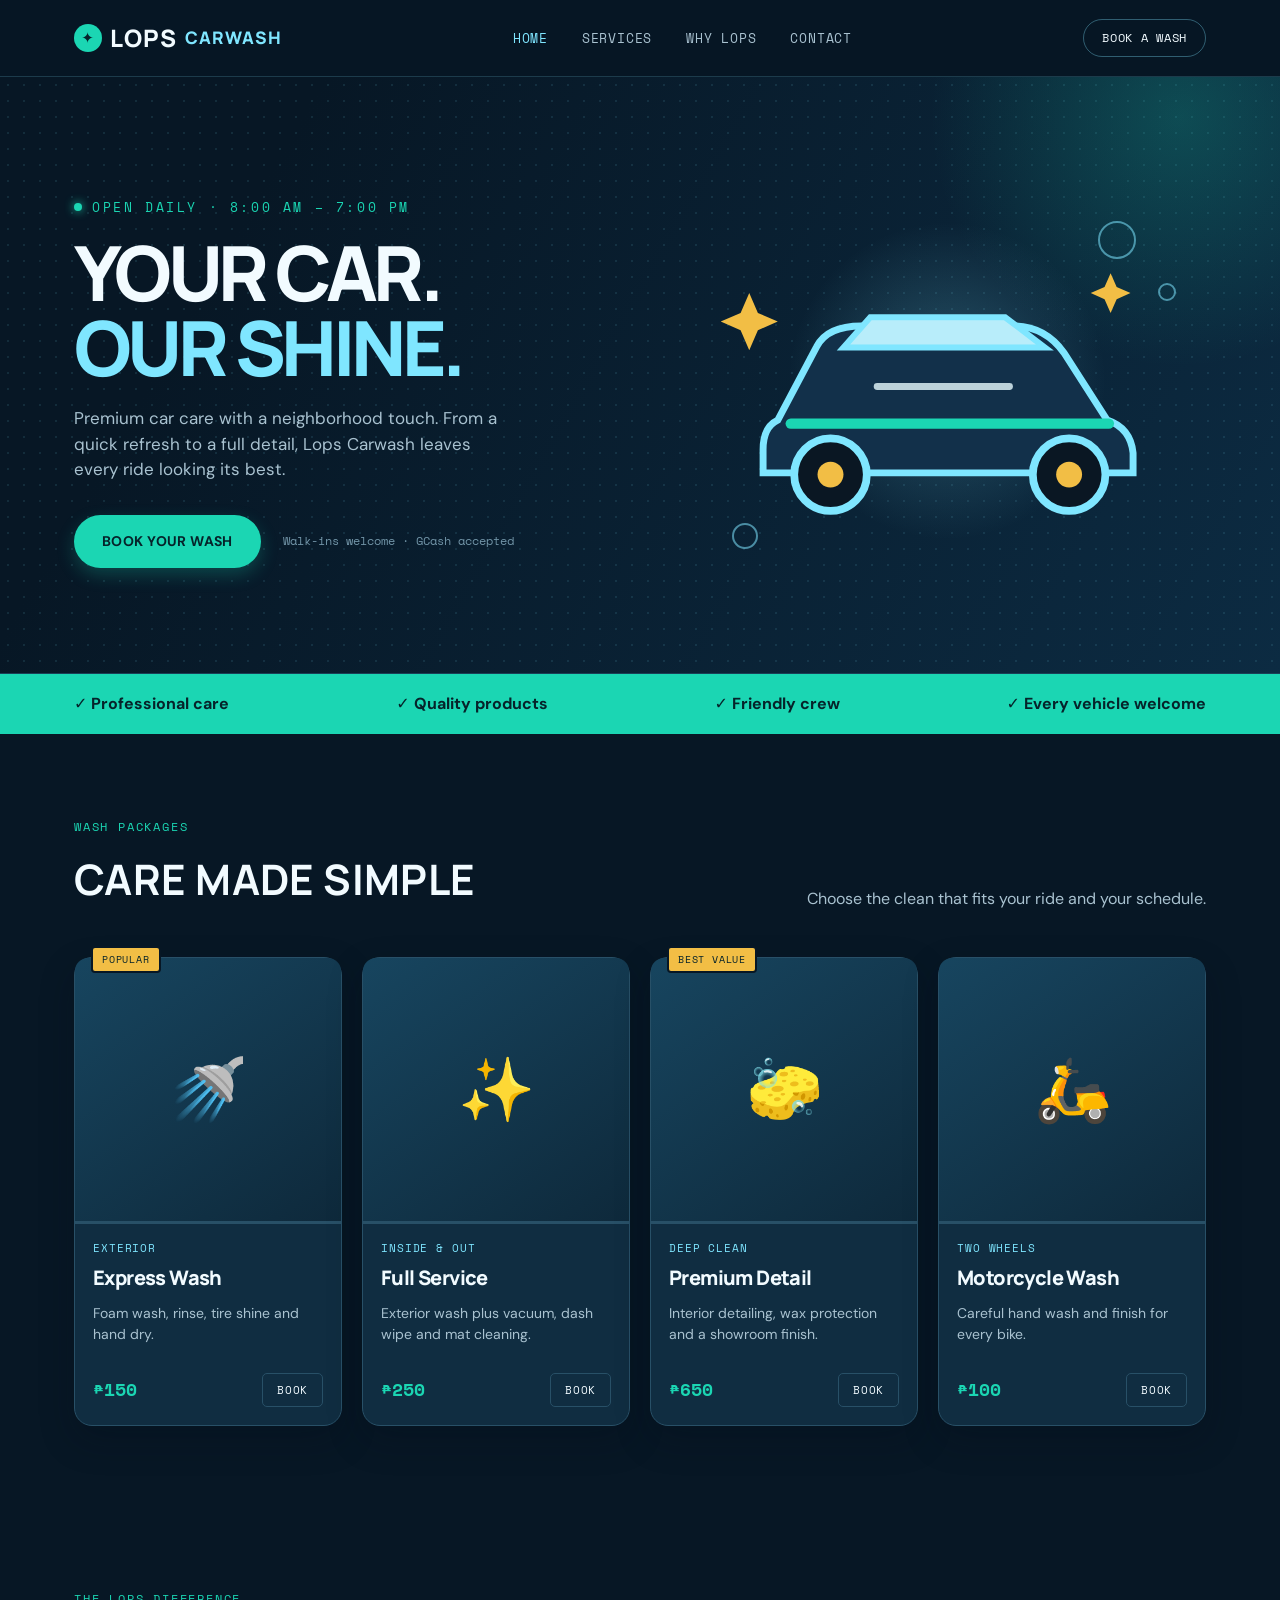
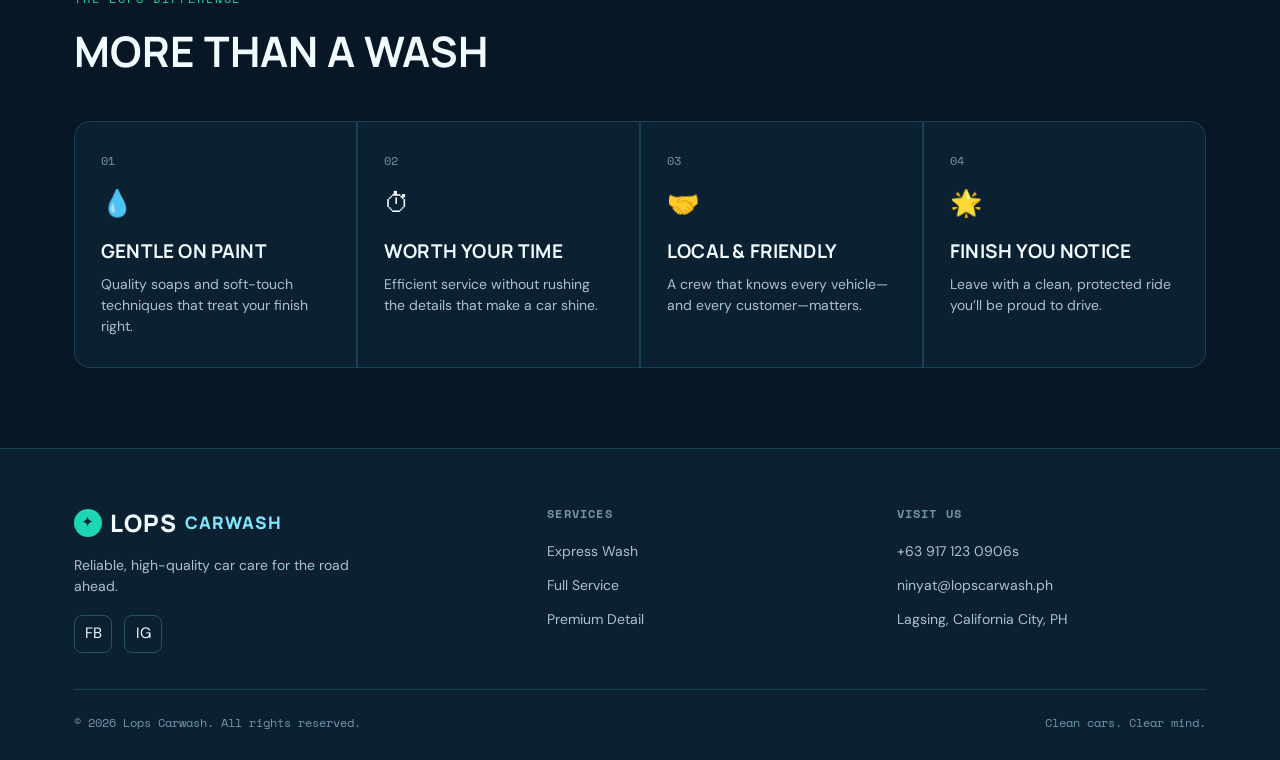
==== frontend/index.html @ aee61f3d "feat: migrate database to Supabase and configure Render deployment" ====
<!DOCTYPE html>
<html lang="en">
<head>
  <meta charset="UTF-8">
  <meta name="viewport" content="width=device-width, initial-scale=1.0">
  <title>Lops Carwash — Clean Cars, Clear Mind</title>
  <link rel="stylesheet" href="css/style.css">
  <link rel="stylesheet" href="css/index.css">
</head>
<body class="carwash-home">
  <header class="site-header"><div class="container"><a href="index.html" class="logo"><span class="logo-mark">✦</span> LOPS <span class="dot">CARWASH</span></a><nav class="main-nav"><ul><li><a href="index.html" class="active">Home</a></li><li><a href="#services">Services</a></li><li><a href="#about">Why Lops</a></li><li><a href="#footer">Contact</a></li></ul></nav><div class="header-actions"><a href="/register" class="login-pill">Book a wash</a><button class="nav-toggle" aria-label="Open menu">☰</button></div></div></header>
  <section class="hero"><div class="hero-glow"></div><div class="container hero-grid"><div><span class="hero-eyebrow">Open daily · 8:00 AM – 7:00 PM</span><h1>YOUR CAR.<br><span>OUR SHINE.</span></h1><p class="lead">Premium car care with a neighborhood touch. From a quick refresh to a full detail, Lops Carwash leaves every ride looking its best.</p><div class="hero-cta"><a href="/register" class="btn btn-primary">Book your wash</a><span class="hero-note">Walk-ins welcome · GCash accepted</span></div></div><div class="hero-visual car-visual" aria-label="Illustration of a freshly washed car"><div class="shine-ring"></div><div class="bubble b1"></div><div class="bubble b2"></div><div class="bubble b3"></div><svg viewBox="0 0 600 380" role="img" aria-hidden="true"><path d="M105 235 L150 150 Q162 126 202 126 H377 Q414 126 436 157 L486 235 Q513 244 516 273 V296 H88 V269 Q88 243 105 235Z" fill="#12304a" stroke="#7fe6ff" stroke-width="8"/><path d="M181 151 L212 116 H368 L414 151Z" fill="#b8edfa" stroke="#7fe6ff" stroke-width="7"/><path d="M120 239 H488" stroke="#1bd6b3" stroke-width="12" stroke-linecap="round"/><circle cx="166" cy="298" r="42" fill="#0a1723" stroke="#7fe6ff" stroke-width="9"/><circle cx="442" cy="298" r="42" fill="#0a1723" stroke="#7fe6ff" stroke-width="9"/><circle cx="166" cy="298" r="15" fill="#f2be45"/><circle cx="442" cy="298" r="15" fill="#f2be45"/><path d="M220 196 H373" stroke="#e7fbff" stroke-width="8" stroke-linecap="round" opacity=".8"/><path d="M72 88 l10 23 23 10-23 10-10 23-10-23-23-10 23-10Z M490 65 l7 16 16 7-16 7-7 16-7-16-16-7 16-7Z" fill="#f2be45"/></svg></div></div></section>
  <section class="trust-strip"><div class="container"><span>✓ Professional care</span><span>✓ Quality products</span><span>✓ Friendly crew</span><span>✓ Every vehicle welcome</span></div></section>
  <section class="section" id="services"><div class="container"><div class="section-head"><div><span class="eyebrow">Wash packages</span><h2>Care made simple</h2></div><p>Choose the clean that fits your ride and your schedule.</p></div><div class="product-grid"><article class="product-card"><span class="badge">Popular</span><div class="product-media wash-icon">🚿</div><div class="product-body"><div class="product-cat">Exterior</div><h3 class="product-name">Express Wash</h3><p>Foam wash, rinse, tire shine and hand dry.</p><div class="product-row"><span class="product-price">₱150</span><a href="/register" class="product-btn">Book</a></div></div></article><article class="product-card"><div class="product-media wash-icon">✨</div><div class="product-body"><div class="product-cat">Inside & out</div><h3 class="product-name">Full Service</h3><p>Exterior wash plus vacuum, dash wipe and mat cleaning.</p><div class="product-row"><span class="product-price">₱250</span><a href="/register" class="product-btn">Book</a></div></div></article><article class="product-card"><span class="badge">Best value</span><div class="product-media wash-icon">🧽</div><div class="product-body"><div class="product-cat">Deep clean</div><h3 class="product-name">Premium Detail</h3><p>Interior detailing, wax protection and a showroom finish.</p><div class="product-row"><span class="product-price">₱650</span><a href="/register" class="product-btn">Book</a></div></div></article><article class="product-card"><div class="product-media wash-icon">🛵</div><div class="product-body"><div class="product-cat">Two wheels</div><h3 class="product-name">Motorcycle Wash</h3><p>Careful hand wash and finish for every bike.</p><div class="product-row"><span class="product-price">₱100</span><a href="/register" class="product-btn">Book</a></div></div></article></div></div></section>
  <section class="section" id="about"><div class="container"><div class="section-head"><div><span class="eyebrow">The Lops difference</span><h2>More than a wash</h2></div></div><div class="why-grid"><div class="why-card"><div class="why-num">01</div><div class="why-icon">💧</div><h3>Gentle on paint</h3><p>Quality soaps and soft-touch techniques that treat your finish right.</p></div><div class="why-card"><div class="why-num">02</div><div class="why-icon">⏱</div><h3>Worth your time</h3><p>Efficient service without rushing the details that make a car shine.</p></div><div class="why-card"><div class="why-num">03</div><div class="why-icon">🤝</div><h3>Local & friendly</h3><p>A crew that knows every vehicle—and every customer—matters.</p></div><div class="why-card"><div class="why-num">04</div><div class="why-icon">🌟</div><h3>Finish you notice</h3><p>Leave with a clean, protected ride you’ll be proud to drive.</p></div></div></div></section>
  <footer class="site-footer" id="footer"><div class="container"><div class="footer-grid"><div class="footer-brand"><a href="index.html" class="logo"><span class="logo-mark">✦</span> LOPS <span class="dot">CARWASH</span></a><p>Reliable, high-quality car care for the road ahead.</p><div class="footer-social"><a href="#" aria-label="Facebook">FB</a><a href="#" aria-label="Instagram">IG</a></div></div><div class="footer-col"><h4>Services</h4><ul><li><a href="#services">Express Wash</a></li><li><a href="#services">Full Service</a></li><li><a href="#services">Premium Detail</a></li></ul></div><div class="footer-col"><h4>Visit us</h4><ul><li><a href="tel:+639171234567">+63 917 123 0906s</a></li><li><a href="mailto:hello@lopscarwash.ph">ninyat@lopscarwash.ph</a></li><li><a href="#">Lagsing, California City, PH</a></li></ul></div></div><div class="footer-bottom"><span>© 2026 Lops Carwash. All rights reserved.</span><span>Clean cars. Clear mind.</span></div></div></footer>
  <script src="js/main.js"></script>
</body></html>
---- frontend/css/style.css ----
@import url('https://fonts.googleapis.com/css2?family=DM+Sans:wght@400;500;600;700&family=Manrope:wght@600;700;800&family=Space+Mono:wght@400;700&display=swap');
:root{--bg:#071725;--bg-soft:#0b2132;--surface:#102d41;--surface-2:#163b52;--line:#285067;--line-soft:#1a4057;--text:#f2fbff;--muted:#a9c2d0;--muted-2:#7295a8;--volt:#1bd6b3;--volt-dim:#12a98d;--magenta:#f2be45;--cyan:#7fe6ff;--warn:#ff875a;--on-volt:#06232a;--f-display:'Manrope',system-ui,sans-serif;--f-body:'DM Sans',system-ui,sans-serif;--f-mono:'Space Mono',ui-monospace,monospace;--radius:12px;--radius-lg:20px;--shadow-hard:0 14px 34px rgba(1,13,22,.25)}
*,*::before,*::after{box-sizing:border-box}html{scroll-behavior:smooth}body{margin:0;background:var(--bg);color:var(--text);font-family:var(--f-body);line-height:1.5;-webkit-font-smoothing:antialiased}img{max-width:100%;display:block}a{color:inherit;text-decoration:none}ul{list-style:none;margin:0;padding:0}button{font-family:inherit;cursor:pointer}::selection{background:var(--volt);color:var(--on-volt)}:focus-visible{outline:2px solid var(--cyan);outline-offset:3px}.container{width:100%;max-width:1180px;margin:0 auto;padding:0 24px}.eyebrow{font-family:var(--f-mono);font-size:12px;letter-spacing:.15em;text-transform:uppercase;color:var(--volt)}.btn{display:inline-flex;align-items:center;gap:8px;padding:14px 26px;border-radius:999px;border:2px solid transparent;font-family:var(--f-body);font-size:14px;font-weight:700;letter-spacing:.03em;text-transform:uppercase;transition:.15s}.btn-primary{background:var(--volt);color:var(--on-volt);box-shadow:0 7px 18px rgba(27,214,179,.24)}.btn-primary:hover{transform:translateY(-2px);background:#4ae5c7}.btn-ghost{background:transparent;border-color:var(--line);color:var(--text)}
---- frontend/css/index.css ----
/* ============================================================
   INDEX — Lops Carwash storefront
   ============================================================ */

/* ---------- header ---------- */
.site-header{
  position:sticky; top:0; z-index:50;
  background:rgba(13,13,15,0.88);
  backdrop-filter:blur(8px);
  border-bottom:1px solid var(--line-soft);
}
.site-header .container{
  display:flex; align-items:center; justify-content:space-between;
  height:76px;
}
.logo{
  font-family:var(--f-display);
  font-size:24px;
  letter-spacing:0.02em;
  display:flex; align-items:center; gap:8px;
}
.logo .dot{ color:var(--volt); }

.main-nav ul{ display:flex; align-items:center; gap:34px; }
.main-nav a{
  font-family:var(--f-mono);
  font-size:13px;
  letter-spacing:0.06em;
  text-transform:uppercase;
  color:var(--muted);
  position:relative;
  padding:6px 0;
}
.main-nav a:hover{ color:var(--text); }
.main-nav a.active{ color:var(--volt); }
.main-nav a::after{
  content:''; position:absolute; left:0; bottom:-2px;
  width:0; height:2px; background:var(--volt);
  transition:width .2s ease;
}
.main-nav a:hover::after{ width:100%; }

.header-actions{ display:flex; align-items:center; gap:16px; }
.login-pill{
  font-family:var(--f-mono);
  font-size:12px; text-transform:uppercase; letter-spacing:0.06em;
  padding:9px 18px;
  border:1px solid var(--line);
  border-radius:999px;
  color:var(--text);
}
.login-pill:hover{ border-color:var(--volt); color:var(--volt); }

.nav-toggle{ display:none; background:none; border:none; color:var(--text); font-size:26px; }

/* ---------- hero ---------- */
.hero{
  position:relative;
  overflow:hidden;
  padding:88px 0 70px;
  border-bottom:1px solid var(--line-soft);
}
.hero::before{
  content:'';
  position:absolute; inset:0;
  background-image: radial-gradient(rgba(198,255,61,0.05) 1px, transparent 1px);
  background-size:16px 16px;
  pointer-events:none;
}
.hero-glow{
  position:absolute; width:520px; height:520px; border-radius:50%;
  background:radial-gradient(circle, rgba(255,46,126,0.22), transparent 70%);
  top:-220px; right:-160px; pointer-events:none;
}
.hero-grid{
  position:relative;
  display:grid; grid-template-columns:1.05fr 0.95fr; gap:40px; align-items:center;
}
.hero-eyebrow{
  font-family:var(--f-mono); font-size:13px; letter-spacing:0.2em;
  text-transform:uppercase; color:var(--cyan); margin-bottom:18px;
  display:inline-flex; align-items:center; gap:10px;
}
.hero-eyebrow::before{ content:''; width:8px; height:8px; background:var(--cyan); border-radius:50%; box-shadow:0 0 10px var(--cyan); }

.hero h1{
  font-family:var(--f-display);
  font-size:clamp(42px, 6vw, 76px);
  line-height:0.98;
  letter-spacing:0.01em;
  margin:0 0 22px;
  text-transform:uppercase;
}
.hero h1 span{ color:var(--volt); }
.hero p.lead{
  font-size:17px; color:var(--muted); max-width:440px; margin:0 0 32px;
}
.hero-cta{ display:flex; align-items:center; gap:22px; flex-wrap:wrap; }
.hero-note{ font-family:var(--f-mono); font-size:12px; color:var(--muted-2); }

.hero-visual{ position:relative; height:420px; }
.sticker-cluster{ position:relative; width:100%; height:100%; }
.sticker-tile{
  position:absolute;
  border-radius:16px;
  border:3px solid var(--text);
  box-shadow:var(--shadow-hard);
  overflow:hidden;
  background:var(--surface-2);
}
.sticker-tile img{ width:100%; height:100%; object-fit:cover; }
.sticker-tile.t1{ width:230px; height:230px; top:0; left:20px; transform:rotate(-9deg); z-index:3; border-color:var(--volt); }
.sticker-tile.t2{ width:170px; height:170px; top:40px; right:0; transform:rotate(11deg); z-index:2; border-color:var(--magenta); }
.sticker-tile.t3{ width:150px; height:150px; bottom:0; left:70px; transform:rotate(6deg); z-index:1; border-color:var(--cyan); }

/* ---------- section shell ---------- */
.section{ padding:80px 0; }
.section-head{
  display:flex; align-items:flex-end; justify-content:space-between;
  margin-bottom:38px; gap:24px; flex-wrap:wrap;
}
.section-head h2{
  font-family:var(--f-display);
  font-size:clamp(28px,3.4vw,42px);
  text-transform:uppercase; margin:10px 0 0; letter-spacing:0.01em;
}
.section-head p{ color:var(--muted); max-width:420px; margin:0; }

/* ---------- product grid (sticker-bomb cards) ---------- */
.product-grid{
  display:grid;
  grid-template-columns:repeat(auto-fit, minmax(230px, 1fr));
  gap:30px 26px;
  padding-top:8px;
}
.product-card{
  position:relative;
  background:var(--surface);
  border:3px solid var(--text);
  border-radius:16px;
  padding:0 0 18px;
  box-shadow:var(--shadow-hard);
  transition:transform .18s ease, box-shadow .18s ease;
}
.product-card:nth-child(odd){ transform:rotate(-1.6deg); }
.product-card:nth-child(even){ transform:rotate(1.4deg); }
.product-card:hover{ transform:rotate(0deg) translateY(-6px); box-shadow:8px 10px 0 rgba(0,0,0,0.55); }

.product-card .badge{
  position:absolute; top:-12px; left:16px;
  font-family:var(--f-mono); font-size:10px; letter-spacing:0.08em;
  text-transform:uppercase;
  background:var(--volt); color:var(--on-volt);
  padding:4px 9px; border-radius:4px; border:2px solid var(--bg);
  z-index:2;
}
.product-media{
  aspect-ratio:1/1;
  border-bottom:3px solid var(--text);
  background:var(--surface-2);
  display:flex; align-items:center; justify-content:center;
  overflow:hidden; border-radius:13px 13px 0 0;
}
.product-media img{ width:100%; height:100%; object-fit:cover; }
.product-body{ padding:16px 18px 0; }
.product-cat{
  font-family:var(--f-mono); font-size:11px; letter-spacing:0.08em;
  text-transform:uppercase; color:var(--cyan); margin-bottom:6px;
}
.product-name{ font-family:var(--f-display); font-size:20px; text-transform:uppercase; margin:0 0 10px; letter-spacing:0.01em; }
.product-row{ display:flex; align-items:center; justify-content:space-between; margin-top:6px; }
.product-price{ font-family:var(--f-mono); font-size:18px; font-weight:700; color:var(--volt); }
.product-btn{
  font-family:var(--f-mono); font-size:11px; text-transform:uppercase; letter-spacing:0.06em;
  padding:8px 14px; border-radius:5px; border:1px solid var(--line); color:var(--text);
}
.product-btn:hover{ background:var(--volt); color:var(--on-volt); border-color:var(--volt); }

/* ---------- why choose us ---------- */
.why-grid{
  display:grid; grid-template-columns:repeat(auto-fit,minmax(220px,1fr)); gap:2px;
  background:var(--line-soft); border:1px solid var(--line-soft); border-radius:16px; overflow:hidden;
}
.why-card{ background:var(--bg-soft); padding:30px 26px; }
.why-num{ font-family:var(--f-mono); font-size:12px; color:var(--muted-2); margin-bottom:14px; }
.why-icon{ font-size:26px; margin-bottom:14px; }
.why-card h3{ font-family:var(--f-display); font-size:19px; text-transform:uppercase; margin:0 0 8px; letter-spacing:0.01em; }
.why-card p{ color:var(--muted); font-size:14px; margin:0; }

/* ---------- footer ---------- */
.site-footer{
  border-top:1px solid var(--line-soft);
  padding:56px 0 28px;
  background:
    linear-gradient(var(--bg-soft), var(--bg-soft)),
    radial-gradient(circle at 15% 0%, rgba(255,46,126,0.08), transparent 55%);
}
.footer-grid{
  display:grid; grid-template-columns:1.4fr 1fr 1fr; gap:40px;
  padding-bottom:36px; border-bottom:1px solid var(--line-soft);
}
.footer-brand .logo{ margin-bottom:12px; }
.footer-brand p{ color:var(--muted); font-size:14px; max-width:280px; }
.footer-social{ display:flex; gap:12px; margin-top:18px; }
.footer-social a{
  width:38px; height:38px; border:1px solid var(--line); border-radius:8px;
  display:flex; align-items:center; justify-content:center; font-size:15px;
}
.footer-social a:hover{ border-color:var(--volt); color:var(--volt); }
.footer-col h4{
  font-family:var(--f-mono); font-size:12px; text-transform:uppercase; letter-spacing:0.1em;
  color:var(--muted-2); margin:0 0 16px;
}
.footer-col li{ margin-bottom:10px; }
.footer-col a{ color:var(--muted); font-size:14px; }
.footer-col a:hover{ color:var(--volt); }
.footer-bottom{
  display:flex; justify-content:space-between; align-items:center; padding-top:24px;
  font-family:var(--f-mono); font-size:12px; color:var(--muted-2); flex-wrap:wrap; gap:10px;
}

/* ---------- responsive ---------- */
@media (max-width:900px){
  .hero-grid{ grid-template-columns:1fr; }
  .hero-visual{ height:320px; margin-top:20px; }
  .footer-grid{ grid-template-columns:1fr 1fr; }
}
@media (max-width:680px){
  .main-nav{ display:none; }
  .nav-toggle{ display:block; }
  .footer-grid{ grid-template-columns:1fr; }
  .hero{ padding:56px 0 40px; }
}

/* Lops Carwash identity */
.site-header{background:rgba(7,23,37,.9);border-color:rgba(127,230,255,.18)}
.logo{font-family:var(--f-display);font-weight:800;letter-spacing:.04em}.logo .dot{color:var(--cyan);font-size:.72em}.logo-mark{display:inline-grid;place-items:center;width:28px;height:28px;border-radius:50%;background:var(--volt);color:var(--on-volt);font-size:15px}
.main-nav a.active,.main-nav a:hover{color:var(--cyan)}.main-nav a::after{background:var(--cyan)}.login-pill{border-color:rgba(127,230,255,.35)}.login-pill:hover{border-color:var(--cyan);color:var(--cyan)}
.hero{padding:94px 0 82px;background:linear-gradient(120deg,#071725 20%,#0c2b42 100%)}.hero::before{background-image:radial-gradient(rgba(127,230,255,.1) 1px,transparent 1px)}.hero-glow{background:radial-gradient(circle,rgba(27,214,179,.22),transparent 68%)}.hero h1{font-weight:800;letter-spacing:-.06em}.hero h1 span{color:var(--cyan)}.hero-eyebrow{color:var(--volt)}.hero-eyebrow::before{background:var(--volt);box-shadow:0 0 10px var(--volt)}
.car-visual{display:grid;place-items:center;overflow:hidden}.car-visual svg{width:min(100%,570px);position:relative;z-index:2}.shine-ring{position:absolute;width:330px;height:330px;border-radius:50%;background:radial-gradient(circle,rgba(127,230,255,.25),transparent 68%)}.bubble{position:absolute;border:2px solid rgba(127,230,255,.55);border-radius:50%;z-index:1}.b1{width:38px;height:38px;top:50px;right:70px}.b2{width:18px;height:18px;top:112px;right:30px}.b3{width:26px;height:26px;bottom:42px;left:45px}.trust-strip{padding:18px 0;background:var(--volt);color:var(--on-volt);font-weight:700}.trust-strip .container{display:flex;justify-content:space-between;gap:18px;flex-wrap:wrap}.product-grid{grid-template-columns:repeat(4,1fr);gap:20px}.product-card{border:1px solid var(--line);border-radius:18px;padding-bottom:18px;box-shadow:var(--shadow-hard);transform:none!important}.product-card:hover{transform:translateY(-6px)!important;box-shadow:0 18px 40px rgba(0,0,0,.3)}.product-media{border-color:var(--line);background:linear-gradient(145deg,#17455f,#0e293b)}.wash-icon{font-size:62px}.product-body p{font-size:14px;color:var(--muted);min-height:64px;margin:0}.product-name{font-weight:800;letter-spacing:-.03em;text-transform:none}.badge{background:var(--magenta)!important}.site-footer{background:var(--bg-soft)}
@media(max-width:900px){.product-grid{grid-template-columns:repeat(2,1fr)}}@media(max-width:520px){.product-grid{grid-template-columns:1fr}.trust-strip .container{justify-content:center}.hero-visual{height:260px}}
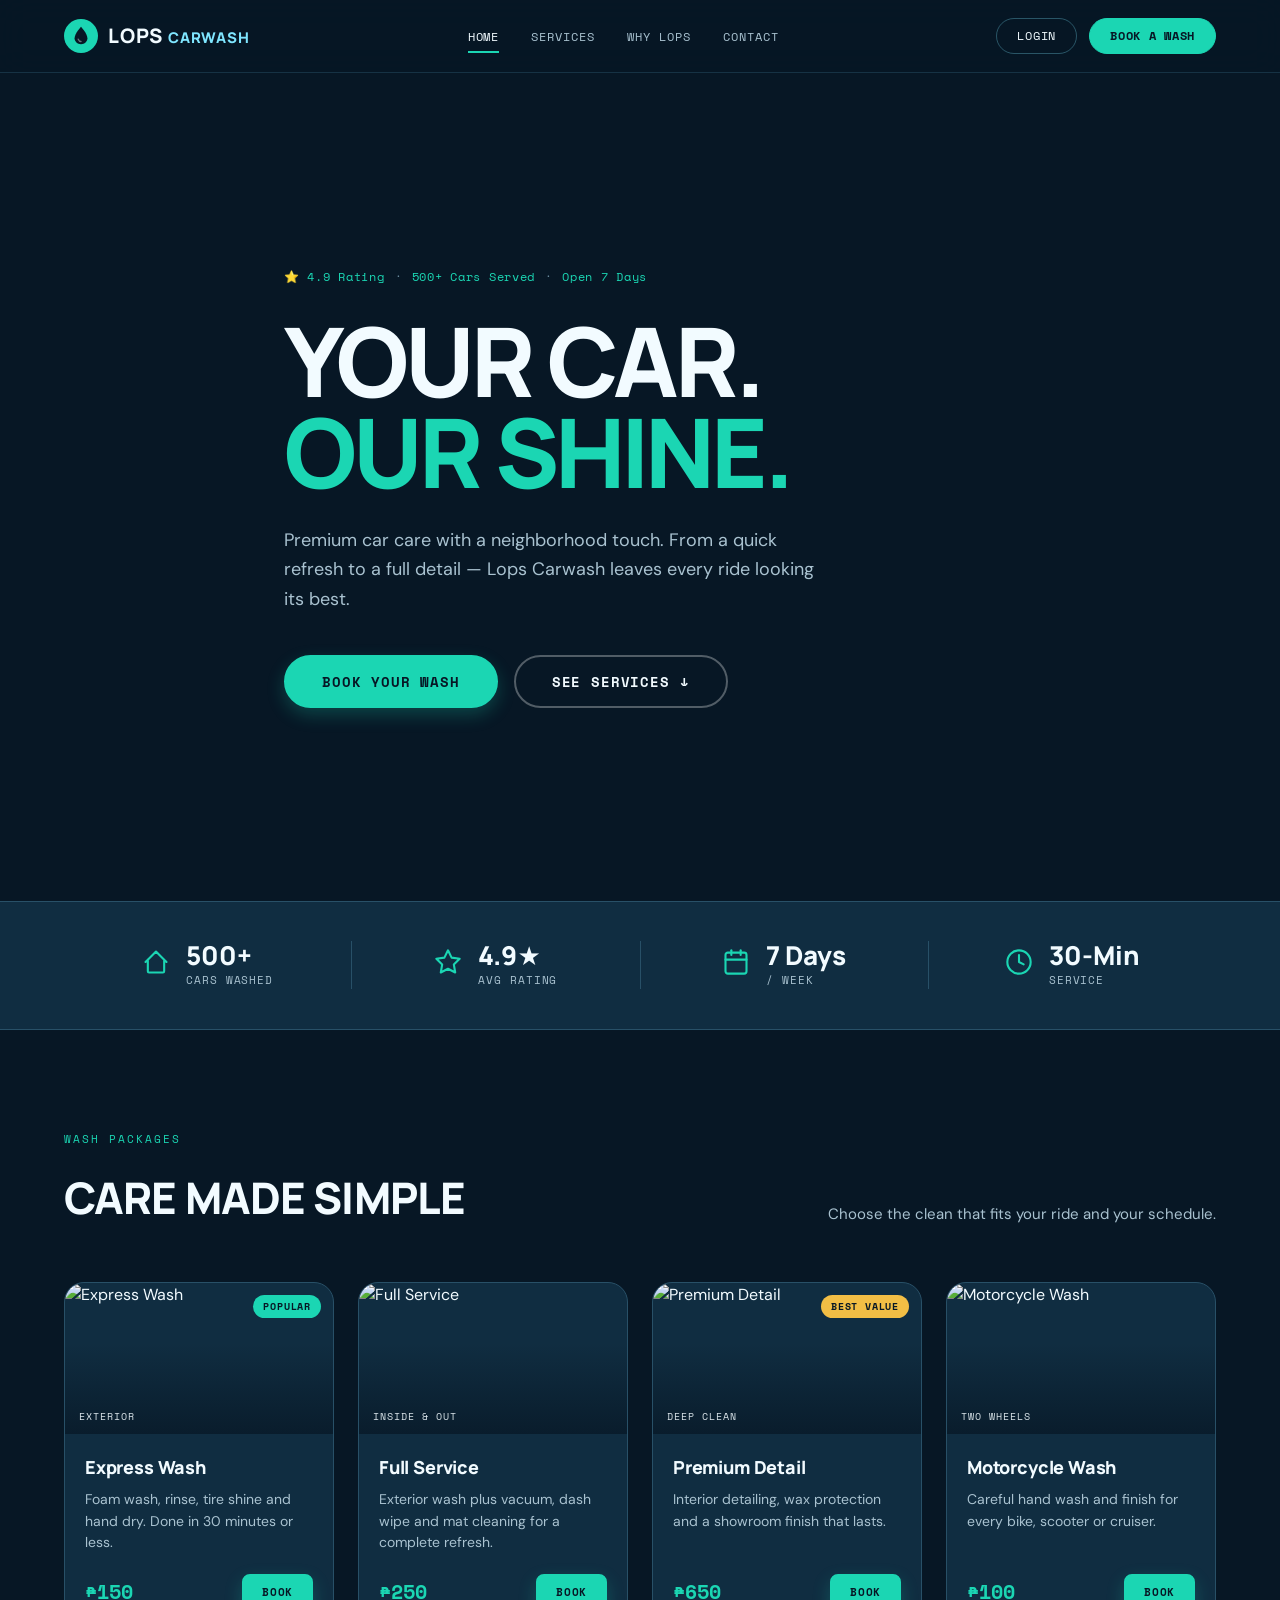
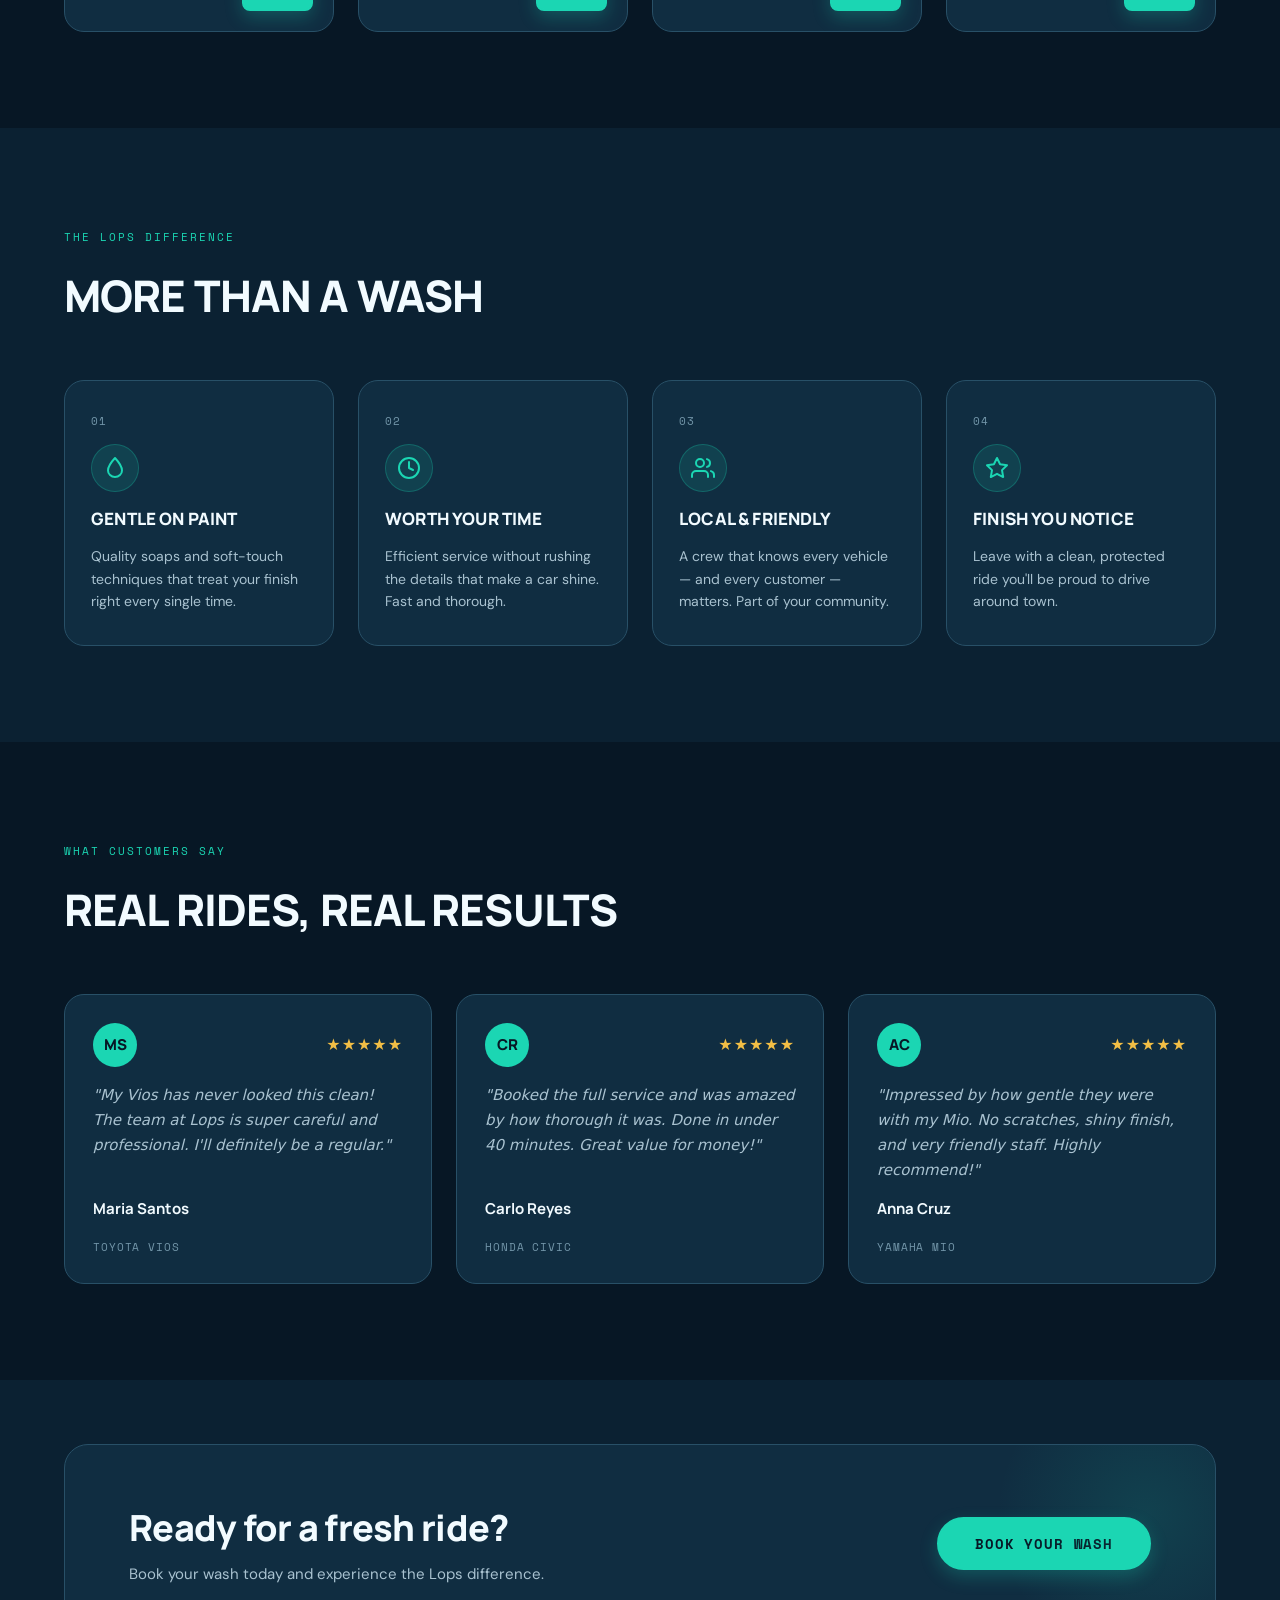
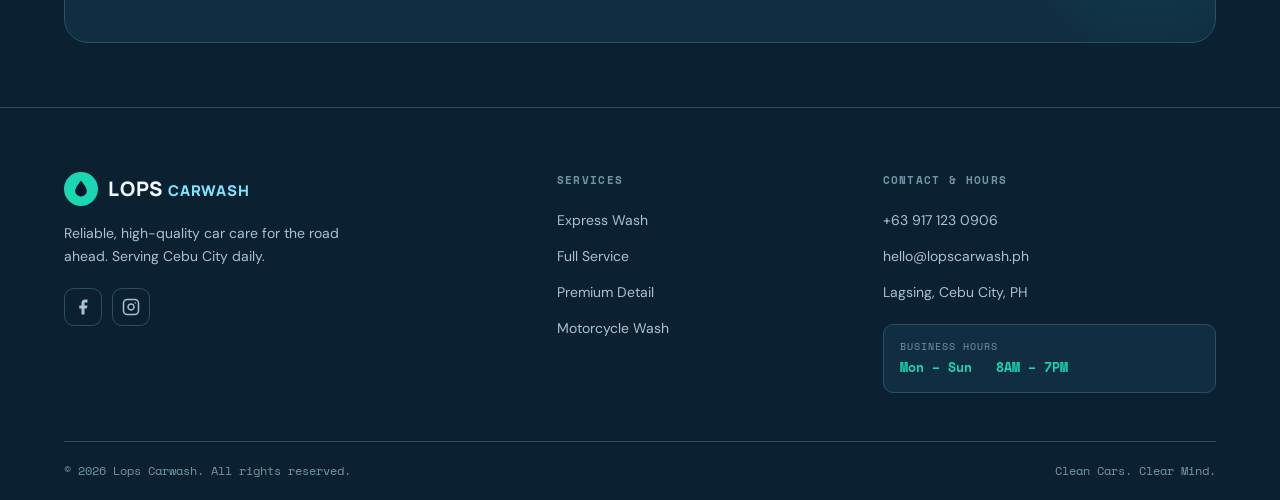
==== commit cc3a9b70: "feat: professional UI redesign - homepage, shop, login, register with real photos and modern layout" ====
--- a/frontend/index.html
+++ b/frontend/index.html
@@ -8,11 +8,416 @@
   <link rel="stylesheet" href="css/index.css">
 </head>
 <body class="carwash-home">
-  <header class="site-header"><div class="container"><a href="index.html" class="logo"><span class="logo-mark">✦</span> LOPS <span class="dot">CARWASH</span></a><nav class="main-nav"><ul><li><a href="index.html" class="active">Home</a></li><li><a href="#services">Services</a></li><li><a href="#about">Why Lops</a></li><li><a href="#footer">Contact</a></li></ul></nav><div class="header-actions"><a href="/register" class="login-pill">Book a wash</a><button class="nav-toggle" aria-label="Open menu">☰</button></div></div></header>
-  <section class="hero"><div class="hero-glow"></div><div class="container hero-grid"><div><span class="hero-eyebrow">Open daily · 8:00 AM – 7:00 PM</span><h1>YOUR CAR.<br><span>OUR SHINE.</span></h1><p class="lead">Premium car care with a neighborhood touch. From a quick refresh to a full detail, Lops Carwash leaves every ride looking its best.</p><div class="hero-cta"><a href="/register" class="btn btn-primary">Book your wash</a><span class="hero-note">Walk-ins welcome · GCash accepted</span></div></div><div class="hero-visual car-visual" aria-label="Illustration of a freshly washed car"><div class="shine-ring"></div><div class="bubble b1"></div><div class="bubble b2"></div><div class="bubble b3"></div><svg viewBox="0 0 600 380" role="img" aria-hidden="true"><path d="M105 235 L150 150 Q162 126 202 126 H377 Q414 126 436 157 L486 235 Q513 244 516 273 V296 H88 V269 Q88 243 105 235Z" fill="#12304a" stroke="#7fe6ff" stroke-width="8"/><path d="M181 151 L212 116 H368 L414 151Z" fill="#b8edfa" stroke="#7fe6ff" stroke-width="7"/><path d="M120 239 H488" stroke="#1bd6b3" stroke-width="12" stroke-linecap="round"/><circle cx="166" cy="298" r="42" fill="#0a1723" stroke="#7fe6ff" stroke-width="9"/><circle cx="442" cy="298" r="42" fill="#0a1723" stroke="#7fe6ff" stroke-width="9"/><circle cx="166" cy="298" r="15" fill="#f2be45"/><circle cx="442" cy="298" r="15" fill="#f2be45"/><path d="M220 196 H373" stroke="#e7fbff" stroke-width="8" stroke-linecap="round" opacity=".8"/><path d="M72 88 l10 23 23 10-23 10-10 23-10-23-23-10 23-10Z M490 65 l7 16 16 7-16 7-7 16-7-16-16-7 16-7Z" fill="#f2be45"/></svg></div></div></section>
-  <section class="trust-strip"><div class="container"><span>✓ Professional care</span><span>✓ Quality products</span><span>✓ Friendly crew</span><span>✓ Every vehicle welcome</span></div></section>
-  <section class="section" id="services"><div class="container"><div class="section-head"><div><span class="eyebrow">Wash packages</span><h2>Care made simple</h2></div><p>Choose the clean that fits your ride and your schedule.</p></div><div class="product-grid"><article class="product-card"><span class="badge">Popular</span><div class="product-media wash-icon">🚿</div><div class="product-body"><div class="product-cat">Exterior</div><h3 class="product-name">Express Wash</h3><p>Foam wash, rinse, tire shine and hand dry.</p><div class="product-row"><span class="product-price">₱150</span><a href="/register" class="product-btn">Book</a></div></div></article><article class="product-card"><div class="product-media wash-icon">✨</div><div class="product-body"><div class="product-cat">Inside & out</div><h3 class="product-name">Full Service</h3><p>Exterior wash plus vacuum, dash wipe and mat cleaning.</p><div class="product-row"><span class="product-price">₱250</span><a href="/register" class="product-btn">Book</a></div></div></article><article class="product-card"><span class="badge">Best value</span><div class="product-media wash-icon">🧽</div><div class="product-body"><div class="product-cat">Deep clean</div><h3 class="product-name">Premium Detail</h3><p>Interior detailing, wax protection and a showroom finish.</p><div class="product-row"><span class="product-price">₱650</span><a href="/register" class="product-btn">Book</a></div></div></article><article class="product-card"><div class="product-media wash-icon">🛵</div><div class="product-body"><div class="product-cat">Two wheels</div><h3 class="product-name">Motorcycle Wash</h3><p>Careful hand wash and finish for every bike.</p><div class="product-row"><span class="product-price">₱100</span><a href="/register" class="product-btn">Book</a></div></div></article></div></div></section>
-  <section class="section" id="about"><div class="container"><div class="section-head"><div><span class="eyebrow">The Lops difference</span><h2>More than a wash</h2></div></div><div class="why-grid"><div class="why-card"><div class="why-num">01</div><div class="why-icon">💧</div><h3>Gentle on paint</h3><p>Quality soaps and soft-touch techniques that treat your finish right.</p></div><div class="why-card"><div class="why-num">02</div><div class="why-icon">⏱</div><h3>Worth your time</h3><p>Efficient service without rushing the details that make a car shine.</p></div><div class="why-card"><div class="why-num">03</div><div class="why-icon">🤝</div><h3>Local & friendly</h3><p>A crew that knows every vehicle—and every customer—matters.</p></div><div class="why-card"><div class="why-num">04</div><div class="why-icon">🌟</div><h3>Finish you notice</h3><p>Leave with a clean, protected ride you’ll be proud to drive.</p></div></div></div></section>
-  <footer class="site-footer" id="footer"><div class="container"><div class="footer-grid"><div class="footer-brand"><a href="index.html" class="logo"><span class="logo-mark">✦</span> LOPS <span class="dot">CARWASH</span></a><p>Reliable, high-quality car care for the road ahead.</p><div class="footer-social"><a href="#" aria-label="Facebook">FB</a><a href="#" aria-label="Instagram">IG</a></div></div><div class="footer-col"><h4>Services</h4><ul><li><a href="#services">Express Wash</a></li><li><a href="#services">Full Service</a></li><li><a href="#services">Premium Detail</a></li></ul></div><div class="footer-col"><h4>Visit us</h4><ul><li><a href="tel:+639171234567">+63 917 123 0906s</a></li><li><a href="mailto:hello@lopscarwash.ph">ninyat@lopscarwash.ph</a></li><li><a href="#">Lagsing, California City, PH</a></li></ul></div></div><div class="footer-bottom"><span>© 2026 Lops Carwash. All rights reserved.</span><span>Clean cars. Clear mind.</span></div></div></footer>
+
+  <!-- ===== HEADER ===== -->
+  <header class="site-header" id="top">
+    <div class="container nav-inner">
+      <a href="index.html" class="logo" aria-label="Lops Carwash home">
+        <span class="logo-icon" aria-hidden="true">
+          <svg width="22" height="22" viewBox="0 0 24 24" fill="none" xmlns="http://www.w3.org/2000/svg">
+            <path d="M12 2C12 2 5 9.5 5 14.5C5 18.09 8.13 21 12 21C15.87 21 19 18.09 19 14.5C19 9.5 12 2 12 2Z" fill="currentColor"/>
+            <path d="M9 15.5C9 15.5 10 18 12 18" stroke="rgba(255,255,255,0.4)" stroke-width="1.5" stroke-linecap="round"/>
+          </svg>
+        </span>
+        <span class="logo-text">LOPS <span class="logo-accent">CARWASH</span></span>
+      </a>
+
+      <nav class="main-nav" id="mainNav" aria-label="Primary navigation">
+        <ul>
+          <li><a href="index.html" class="active">Home</a></li>
+          <li><a href="#services">Services</a></li>
+          <li><a href="#about">Why Lops</a></li>
+          <li><a href="#footer">Contact</a></li>
+        </ul>
+      </nav>
+
+      <div class="header-actions">
+        <a href="/login" class="btn-ghost-pill">Login</a>
+        <a href="/register" class="btn-primary-pill">Book a wash</a>
+        <button class="hamburger" id="menuToggle" aria-label="Open menu" aria-expanded="false" aria-controls="mainNav">
+          <span></span><span></span><span></span>
+        </button>
+      </div>
+    </div>
+  </header>
+
+  <!-- ===== HERO ===== -->
+  <section class="hero">
+    <div class="hero-bg-overlay"></div>
+    <div class="container hero-content">
+      <div class="hero-badges-top">
+        <span class="trust-badge">⭐ 4.9 Rating</span>
+        <span class="trust-sep">·</span>
+        <span class="trust-badge">500+ Cars Served</span>
+        <span class="trust-sep">·</span>
+        <span class="trust-badge">Open 7 Days</span>
+      </div>
+      <h1 class="hero-headline">YOUR CAR.<br><span>OUR SHINE.</span></h1>
+      <p class="hero-sub">Premium car care with a neighborhood touch. From a quick refresh to a full detail — Lops Carwash leaves every ride looking its best.</p>
+      <div class="hero-cta-row">
+        <a href="/register" class="btn btn-primary btn-lg">Book your wash</a>
+        <a href="#services" class="btn btn-outline btn-lg">See services ↓</a>
+      </div>
+    </div>
+  </section>
+
+  <!-- ===== TRUST STRIP ===== -->
+  <section class="trust-strip" aria-label="Key statistics">
+    <div class="container trust-strip-inner">
+
+      <div class="stat-card">
+        <div class="stat-icon" aria-hidden="true">
+          <svg width="28" height="28" viewBox="0 0 24 24" fill="none" stroke="currentColor" stroke-width="1.8" stroke-linecap="round" stroke-linejoin="round">
+            <path d="M3 12l2-2m0 0l7-7 7 7M5 10v10a1 1 0 001 1h3m10-11l2 2m-2-2v10a1 1 0 01-1 1h-3m-6 0h6"/>
+          </svg>
+        </div>
+        <div class="stat-body">
+          <div class="stat-num">500+</div>
+          <div class="stat-label">Cars Washed</div>
+        </div>
+      </div>
+
+      <div class="stat-divider" aria-hidden="true"></div>
+
+      <div class="stat-card">
+        <div class="stat-icon" aria-hidden="true">
+          <svg width="28" height="28" viewBox="0 0 24 24" fill="none" stroke="currentColor" stroke-width="1.8" stroke-linecap="round" stroke-linejoin="round">
+            <polygon points="12 2 15.09 8.26 22 9.27 17 14.14 18.18 21.02 12 17.77 5.82 21.02 7 14.14 2 9.27 8.91 8.26 12 2"/>
+          </svg>
+        </div>
+        <div class="stat-body">
+          <div class="stat-num">4.9★</div>
+          <div class="stat-label">Avg Rating</div>
+        </div>
+      </div>
+
+      <div class="stat-divider" aria-hidden="true"></div>
+
+      <div class="stat-card">
+        <div class="stat-icon" aria-hidden="true">
+          <svg width="28" height="28" viewBox="0 0 24 24" fill="none" stroke="currentColor" stroke-width="1.8" stroke-linecap="round" stroke-linejoin="round">
+            <rect x="3" y="4" width="18" height="18" rx="2" ry="2"/>
+            <line x1="16" y1="2" x2="16" y2="6"/><line x1="8" y1="2" x2="8" y2="6"/>
+            <line x1="3" y1="10" x2="21" y2="10"/>
+          </svg>
+        </div>
+        <div class="stat-body">
+          <div class="stat-num">7 Days</div>
+          <div class="stat-label">/ Week</div>
+        </div>
+      </div>
+
+      <div class="stat-divider" aria-hidden="true"></div>
+
+      <div class="stat-card">
+        <div class="stat-icon" aria-hidden="true">
+          <svg width="28" height="28" viewBox="0 0 24 24" fill="none" stroke="currentColor" stroke-width="1.8" stroke-linecap="round" stroke-linejoin="round">
+            <circle cx="12" cy="12" r="10"/>
+            <polyline points="12 6 12 12 16 14"/>
+          </svg>
+        </div>
+        <div class="stat-body">
+          <div class="stat-num">30-Min</div>
+          <div class="stat-label">Service</div>
+        </div>
+      </div>
+
+    </div>
+  </section>
+
+  <!-- ===== SERVICES ===== -->
+  <section class="section" id="services">
+    <div class="container">
+      <div class="section-head">
+        <div>
+          <span class="eyebrow">Wash packages</span>
+          <h2>Care made simple</h2>
+        </div>
+        <p>Choose the clean that fits your ride and your schedule.</p>
+      </div>
+
+      <div class="service-grid">
+
+        <article class="service-card">
+          <div class="service-img-wrap">
+            <img src="https://images.unsplash.com/photo-1507003211169-0a1dd7228f2d?w=600&q=80" alt="Express Wash" loading="lazy">
+            <div class="service-img-gradient"></div>
+            <span class="service-cat-label">Exterior</span>
+            <span class="service-badge">Popular</span>
+          </div>
+          <div class="service-body">
+            <h3 class="service-name">Express Wash</h3>
+            <p>Foam wash, rinse, tire shine and hand dry. Done in 30 minutes or less.</p>
+            <div class="service-row">
+              <span class="service-price">₱150</span>
+              <a href="/register" class="btn btn-primary btn-sm">Book</a>
+            </div>
+          </div>
+        </article>
+
+        <article class="service-card">
+          <div class="service-img-wrap">
+            <img src="https://images.unsplash.com/photo-1619642751034-765dfdf7c58e?w=600&q=80" alt="Full Service" loading="lazy">
+            <div class="service-img-gradient"></div>
+            <span class="service-cat-label">Inside &amp; Out</span>
+          </div>
+          <div class="service-body">
+            <h3 class="service-name">Full Service</h3>
+            <p>Exterior wash plus vacuum, dash wipe and mat cleaning for a complete refresh.</p>
+            <div class="service-row">
+              <span class="service-price">₱250</span>
+              <a href="/register" class="btn btn-primary btn-sm">Book</a>
+            </div>
+          </div>
+        </article>
+
+        <article class="service-card">
+          <div class="service-img-wrap">
+            <img src="https://images.unsplash.com/photo-1601362840469-51e4d8d58785?w=600&q=80" alt="Premium Detail" loading="lazy">
+            <div class="service-img-gradient"></div>
+            <span class="service-cat-label">Deep Clean</span>
+            <span class="service-badge service-badge--gold">Best Value</span>
+          </div>
+          <div class="service-body">
+            <h3 class="service-name">Premium Detail</h3>
+            <p>Interior detailing, wax protection and a showroom finish that lasts.</p>
+            <div class="service-row">
+              <span class="service-price">₱650</span>
+              <a href="/register" class="btn btn-primary btn-sm">Book</a>
+            </div>
+          </div>
+        </article>
+
+        <article class="service-card">
+          <div class="service-img-wrap">
+            <img src="https://images.unsplash.com/photo-1558618047-f7ae14c3e7bc?w=600&q=80" alt="Motorcycle Wash" loading="lazy">
+            <div class="service-img-gradient"></div>
+            <span class="service-cat-label">Two Wheels</span>
+          </div>
+          <div class="service-body">
+            <h3 class="service-name">Motorcycle Wash</h3>
+            <p>Careful hand wash and finish for every bike, scooter or cruiser.</p>
+            <div class="service-row">
+              <span class="service-price">₱100</span>
+              <a href="/register" class="btn btn-primary btn-sm">Book</a>
+            </div>
+          </div>
+        </article>
+
+      </div>
+    </div>
+  </section>
+
+  <!-- ===== WHY LOPS ===== -->
+  <section class="section why-section" id="about">
+    <div class="container">
+      <div class="section-head">
+        <div>
+          <span class="eyebrow">The Lops difference</span>
+          <h2>More than a wash</h2>
+        </div>
+      </div>
+
+      <div class="why-grid">
+
+        <div class="why-card">
+          <div class="why-num">01</div>
+          <div class="why-icon-wrap" aria-hidden="true">
+            <svg width="24" height="24" viewBox="0 0 24 24" fill="none" stroke="currentColor" stroke-width="2" stroke-linecap="round" stroke-linejoin="round">
+              <path d="M12 2C12 2 5 9.5 5 14.5C5 18.09 8.13 21 12 21C15.87 21 19 18.09 19 14.5C19 9.5 12 2 12 2Z"/>
+            </svg>
+          </div>
+          <h3>Gentle on Paint</h3>
+          <p>Quality soaps and soft-touch techniques that treat your finish right every single time.</p>
+        </div>
+
+        <div class="why-card">
+          <div class="why-num">02</div>
+          <div class="why-icon-wrap" aria-hidden="true">
+            <svg width="24" height="24" viewBox="0 0 24 24" fill="none" stroke="currentColor" stroke-width="2" stroke-linecap="round" stroke-linejoin="round">
+              <circle cx="12" cy="12" r="10"/>
+              <polyline points="12 6 12 12 16 14"/>
+            </svg>
+          </div>
+          <h3>Worth Your Time</h3>
+          <p>Efficient service without rushing the details that make a car shine. Fast and thorough.</p>
+        </div>
+
+        <div class="why-card">
+          <div class="why-num">03</div>
+          <div class="why-icon-wrap" aria-hidden="true">
+            <svg width="24" height="24" viewBox="0 0 24 24" fill="none" stroke="currentColor" stroke-width="2" stroke-linecap="round" stroke-linejoin="round">
+              <path d="M17 21v-2a4 4 0 0 0-4-4H5a4 4 0 0 0-4 4v2"/>
+              <circle cx="9" cy="7" r="4"/>
+              <path d="M23 21v-2a4 4 0 0 0-3-3.87"/>
+              <path d="M16 3.13a4 4 0 0 1 0 7.75"/>
+            </svg>
+          </div>
+          <h3>Local &amp; Friendly</h3>
+          <p>A crew that knows every vehicle — and every customer — matters. Part of your community.</p>
+        </div>
+
+        <div class="why-card">
+          <div class="why-num">04</div>
+          <div class="why-icon-wrap" aria-hidden="true">
+            <svg width="24" height="24" viewBox="0 0 24 24" fill="none" stroke="currentColor" stroke-width="2" stroke-linecap="round" stroke-linejoin="round">
+              <polygon points="12 2 15.09 8.26 22 9.27 17 14.14 18.18 21.02 12 17.77 5.82 21.02 7 14.14 2 9.27 8.91 8.26 12 2"/>
+            </svg>
+          </div>
+          <h3>Finish You Notice</h3>
+          <p>Leave with a clean, protected ride you'll be proud to drive around town.</p>
+        </div>
+
+      </div>
+    </div>
+  </section>
+
+  <!-- ===== TESTIMONIALS ===== -->
+  <section class="section testimonials-section">
+    <div class="container">
+      <div class="section-head">
+        <div>
+          <span class="eyebrow">What customers say</span>
+          <h2>Real rides, real results</h2>
+        </div>
+      </div>
+
+      <div class="testimonials-grid">
+
+        <div class="testi-card">
+          <div class="testi-top">
+            <div class="testi-avatar">MS</div>
+            <div class="testi-stars">★★★★★</div>
+          </div>
+          <blockquote class="testi-quote">"My Vios has never looked this clean! The team at Lops is super careful and professional. I'll definitely be a regular."</blockquote>
+          <div class="testi-name">Maria Santos</div>
+          <div class="testi-vehicle">Toyota Vios</div>
+        </div>
+
+        <div class="testi-card">
+          <div class="testi-top">
+            <div class="testi-avatar">CR</div>
+            <div class="testi-stars">★★★★★</div>
+          </div>
+          <blockquote class="testi-quote">"Booked the full service and was amazed by how thorough it was. Done in under 40 minutes. Great value for money!"</blockquote>
+          <div class="testi-name">Carlo Reyes</div>
+          <div class="testi-vehicle">Honda Civic</div>
+        </div>
+
+        <div class="testi-card">
+          <div class="testi-top">
+            <div class="testi-avatar">AC</div>
+            <div class="testi-stars">★★★★★</div>
+          </div>
+          <blockquote class="testi-quote">"Impressed by how gentle they were with my Mio. No scratches, shiny finish, and very friendly staff. Highly recommend!"</blockquote>
+          <div class="testi-name">Anna Cruz</div>
+          <div class="testi-vehicle">Yamaha Mio</div>
+        </div>
+
+      </div>
+    </div>
+  </section>
+
+  <!-- ===== CTA BANNER ===== -->
+  <section class="cta-banner-section">
+    <div class="container">
+      <div class="cta-banner">
+        <div class="cta-banner-text">
+          <h2>Ready for a fresh ride?</h2>
+          <p>Book your wash today and experience the Lops difference.</p>
+        </div>
+        <a href="/register" class="btn btn-primary btn-lg">Book your wash</a>
+      </div>
+    </div>
+  </section>
+
+  <!-- ===== FOOTER ===== -->
+  <footer class="site-footer" id="footer">
+    <div class="container">
+      <div class="footer-grid">
+
+        <!-- Brand -->
+        <div class="footer-brand">
+          <a href="index.html" class="logo footer-logo" aria-label="Lops Carwash home">
+            <span class="logo-icon" aria-hidden="true">
+              <svg width="20" height="20" viewBox="0 0 24 24" fill="none" xmlns="http://www.w3.org/2000/svg">
+                <path d="M12 2C12 2 5 9.5 5 14.5C5 18.09 8.13 21 12 21C15.87 21 19 18.09 19 14.5C19 9.5 12 2 12 2Z" fill="currentColor"/>
+              </svg>
+            </span>
+            <span class="logo-text">LOPS <span class="logo-accent">CARWASH</span></span>
+          </a>
+          <p>Reliable, high-quality car care for the road ahead. Serving Cebu City daily.</p>
+          <div class="footer-social">
+            <a href="#" aria-label="Facebook" class="social-link">
+              <svg width="18" height="18" viewBox="0 0 24 24" fill="currentColor">
+                <path d="M18 2h-3a5 5 0 0 0-5 5v3H7v4h3v8h4v-8h3l1-4h-4V7a1 1 0 0 1 1-1h3z"/>
+              </svg>
+            </a>
+            <a href="#" aria-label="Instagram" class="social-link">
+              <svg width="18" height="18" viewBox="0 0 24 24" fill="none" stroke="currentColor" stroke-width="2" stroke-linecap="round" stroke-linejoin="round">
+                <rect x="2" y="2" width="20" height="20" rx="5" ry="5"/>
+                <path d="M16 11.37A4 4 0 1 1 12.63 8 4 4 0 0 1 16 11.37z"/>
+                <line x1="17.5" y1="6.5" x2="17.51" y2="6.5"/>
+              </svg>
+            </a>
+          </div>
+        </div>
+
+        <!-- Services -->
+        <div class="footer-col">
+          <h4>Services</h4>
+          <ul>
+            <li><a href="#services">Express Wash</a></li>
+            <li><a href="#services">Full Service</a></li>
+            <li><a href="#services">Premium Detail</a></li>
+            <li><a href="#services">Motorcycle Wash</a></li>
+          </ul>
+        </div>
+
+        <!-- Contact & Hours -->
+        <div class="footer-col">
+          <h4>Contact &amp; Hours</h4>
+          <ul>
+            <li><a href="tel:+639171234567">+63 917 123 0906</a></li>
+            <li><a href="mailto:hello@lopscarwash.ph">hello@lopscarwash.ph</a></li>
+            <li><a href="#">Lagsing, Cebu City, PH</a></li>
+          </ul>
+          <div class="footer-hours">
+            <div class="hours-label">Business Hours</div>
+            <div class="hours-time">Mon – Sun &nbsp; 8AM – 7PM</div>
+          </div>
+        </div>
+
+      </div>
+
+      <div class="footer-bottom">
+        <span>© 2026 Lops Carwash. All rights reserved.</span>
+        <span>Clean Cars. Clear Mind.</span>
+      </div>
+    </div>
+  </footer>
+
   <script src="js/main.js"></script>
-</body></html>
+  <script>
+    // Mobile nav toggle
+    (function(){
+      var toggle = document.getElementById('menuToggle');
+      var nav = document.getElementById('mainNav');
+      var header = document.querySelector('.site-header');
+      if(toggle && nav){
+        toggle.addEventListener('click', function(){
+          var open = header.classList.toggle('nav-open');
+          toggle.setAttribute('aria-expanded', open ? 'true' : 'false');
+        });
+        // close on nav link click
+        nav.querySelectorAll('a').forEach(function(a){
+          a.addEventListener('click', function(){
+            header.classList.remove('nav-open');
+            toggle.setAttribute('aria-expanded','false');
+          });
+        });
+      }
+    })();
+  </script>
+</body>
+</html>
--- a/frontend/css/index.css
+++ b/frontend/css/index.css
@@ -1,241 +1,901 @@
 /* ============================================================
-   INDEX — Lops Carwash storefront
+   INDEX.CSS — Lops Carwash Homepage
+   Depends on style.css for :root vars and @import fonts.
+   Do NOT redefine :root or @import here.
    ============================================================ */
 
-/* ---------- header ---------- */
-.site-header{
-  position:sticky; top:0; z-index:50;
-  background:rgba(13,13,15,0.88);
-  backdrop-filter:blur(8px);
-  border-bottom:1px solid var(--line-soft);
-}
-.site-header .container{
-  display:flex; align-items:center; justify-content:space-between;
-  height:76px;
-}
-.logo{
-  font-family:var(--f-display);
-  font-size:24px;
-  letter-spacing:0.02em;
-  display:flex; align-items:center; gap:8px;
-}
-.logo .dot{ color:var(--volt); }
-
-.main-nav ul{ display:flex; align-items:center; gap:34px; }
-.main-nav a{
-  font-family:var(--f-mono);
-  font-size:13px;
-  letter-spacing:0.06em;
-  text-transform:uppercase;
-  color:var(--muted);
-  position:relative;
-  padding:6px 0;
-}
-.main-nav a:hover{ color:var(--text); }
-.main-nav a.active{ color:var(--volt); }
-.main-nav a::after{
-  content:''; position:absolute; left:0; bottom:-2px;
-  width:0; height:2px; background:var(--volt);
-  transition:width .2s ease;
-}
-.main-nav a:hover::after{ width:100%; }
-
-.header-actions{ display:flex; align-items:center; gap:16px; }
-.login-pill{
-  font-family:var(--f-mono);
-  font-size:12px; text-transform:uppercase; letter-spacing:0.06em;
-  padding:9px 18px;
-  border:1px solid var(--line);
-  border-radius:999px;
-  color:var(--text);
-}
-.login-pill:hover{ border-color:var(--volt); color:var(--volt); }
-
-.nav-toggle{ display:none; background:none; border:none; color:var(--text); font-size:26px; }
-
-/* ---------- hero ---------- */
-.hero{
-  position:relative;
-  overflow:hidden;
-  padding:88px 0 70px;
-  border-bottom:1px solid var(--line-soft);
-}
-.hero::before{
-  content:'';
-  position:absolute; inset:0;
-  background-image: radial-gradient(rgba(198,255,61,0.05) 1px, transparent 1px);
-  background-size:16px 16px;
-  pointer-events:none;
-}
-.hero-glow{
-  position:absolute; width:520px; height:520px; border-radius:50%;
-  background:radial-gradient(circle, rgba(255,46,126,0.22), transparent 70%);
-  top:-220px; right:-160px; pointer-events:none;
-}
-.hero-grid{
-  position:relative;
-  display:grid; grid-template-columns:1.05fr 0.95fr; gap:40px; align-items:center;
-}
-.hero-eyebrow{
-  font-family:var(--f-mono); font-size:13px; letter-spacing:0.2em;
-  text-transform:uppercase; color:var(--cyan); margin-bottom:18px;
-  display:inline-flex; align-items:center; gap:10px;
-}
-.hero-eyebrow::before{ content:''; width:8px; height:8px; background:var(--cyan); border-radius:50%; box-shadow:0 0 10px var(--cyan); }
-
-.hero h1{
-  font-family:var(--f-display);
-  font-size:clamp(42px, 6vw, 76px);
-  line-height:0.98;
-  letter-spacing:0.01em;
-  margin:0 0 22px;
-  text-transform:uppercase;
-}
-.hero h1 span{ color:var(--volt); }
-.hero p.lead{
-  font-size:17px; color:var(--muted); max-width:440px; margin:0 0 32px;
-}
-.hero-cta{ display:flex; align-items:center; gap:22px; flex-wrap:wrap; }
-.hero-note{ font-family:var(--f-mono); font-size:12px; color:var(--muted-2); }
-
-.hero-visual{ position:relative; height:420px; }
-.sticker-cluster{ position:relative; width:100%; height:100%; }
-.sticker-tile{
-  position:absolute;
-  border-radius:16px;
-  border:3px solid var(--text);
-  box-shadow:var(--shadow-hard);
-  overflow:hidden;
-  background:var(--surface-2);
-}
-.sticker-tile img{ width:100%; height:100%; object-fit:cover; }
-.sticker-tile.t1{ width:230px; height:230px; top:0; left:20px; transform:rotate(-9deg); z-index:3; border-color:var(--volt); }
-.sticker-tile.t2{ width:170px; height:170px; top:40px; right:0; transform:rotate(11deg); z-index:2; border-color:var(--magenta); }
-.sticker-tile.t3{ width:150px; height:150px; bottom:0; left:70px; transform:rotate(6deg); z-index:1; border-color:var(--cyan); }
-
-/* ---------- section shell ---------- */
-.section{ padding:80px 0; }
-.section-head{
-  display:flex; align-items:flex-end; justify-content:space-between;
-  margin-bottom:38px; gap:24px; flex-wrap:wrap;
-}
-.section-head h2{
-  font-family:var(--f-display);
-  font-size:clamp(28px,3.4vw,42px);
-  text-transform:uppercase; margin:10px 0 0; letter-spacing:0.01em;
-}
-.section-head p{ color:var(--muted); max-width:420px; margin:0; }
-
-/* ---------- product grid (sticker-bomb cards) ---------- */
-.product-grid{
-  display:grid;
-  grid-template-columns:repeat(auto-fit, minmax(230px, 1fr));
-  gap:30px 26px;
-  padding-top:8px;
-}
-.product-card{
-  position:relative;
-  background:var(--surface);
-  border:3px solid var(--text);
-  border-radius:16px;
-  padding:0 0 18px;
-  box-shadow:var(--shadow-hard);
-  transition:transform .18s ease, box-shadow .18s ease;
-}
-.product-card:nth-child(odd){ transform:rotate(-1.6deg); }
-.product-card:nth-child(even){ transform:rotate(1.4deg); }
-.product-card:hover{ transform:rotate(0deg) translateY(-6px); box-shadow:8px 10px 0 rgba(0,0,0,0.55); }
-
-.product-card .badge{
-  position:absolute; top:-12px; left:16px;
-  font-family:var(--f-mono); font-size:10px; letter-spacing:0.08em;
-  text-transform:uppercase;
-  background:var(--volt); color:var(--on-volt);
-  padding:4px 9px; border-radius:4px; border:2px solid var(--bg);
-  z-index:2;
-}
-.product-media{
-  aspect-ratio:1/1;
-  border-bottom:3px solid var(--text);
-  background:var(--surface-2);
-  display:flex; align-items:center; justify-content:center;
-  overflow:hidden; border-radius:13px 13px 0 0;
-}
-.product-media img{ width:100%; height:100%; object-fit:cover; }
-.product-body{ padding:16px 18px 0; }
-.product-cat{
-  font-family:var(--f-mono); font-size:11px; letter-spacing:0.08em;
-  text-transform:uppercase; color:var(--cyan); margin-bottom:6px;
-}
-.product-name{ font-family:var(--f-display); font-size:20px; text-transform:uppercase; margin:0 0 10px; letter-spacing:0.01em; }
-.product-row{ display:flex; align-items:center; justify-content:space-between; margin-top:6px; }
-.product-price{ font-family:var(--f-mono); font-size:18px; font-weight:700; color:var(--volt); }
-.product-btn{
-  font-family:var(--f-mono); font-size:11px; text-transform:uppercase; letter-spacing:0.06em;
-  padding:8px 14px; border-radius:5px; border:1px solid var(--line); color:var(--text);
-}
-.product-btn:hover{ background:var(--volt); color:var(--on-volt); border-color:var(--volt); }
-
-/* ---------- why choose us ---------- */
-.why-grid{
-  display:grid; grid-template-columns:repeat(auto-fit,minmax(220px,1fr)); gap:2px;
-  background:var(--line-soft); border:1px solid var(--line-soft); border-radius:16px; overflow:hidden;
-}
-.why-card{ background:var(--bg-soft); padding:30px 26px; }
-.why-num{ font-family:var(--f-mono); font-size:12px; color:var(--muted-2); margin-bottom:14px; }
-.why-icon{ font-size:26px; margin-bottom:14px; }
-.why-card h3{ font-family:var(--f-display); font-size:19px; text-transform:uppercase; margin:0 0 8px; letter-spacing:0.01em; }
-.why-card p{ color:var(--muted); font-size:14px; margin:0; }
-
-/* ---------- footer ---------- */
-.site-footer{
-  border-top:1px solid var(--line-soft);
-  padding:56px 0 28px;
-  background:
-    linear-gradient(var(--bg-soft), var(--bg-soft)),
-    radial-gradient(circle at 15% 0%, rgba(255,46,126,0.08), transparent 55%);
-}
-.footer-grid{
-  display:grid; grid-template-columns:1.4fr 1fr 1fr; gap:40px;
-  padding-bottom:36px; border-bottom:1px solid var(--line-soft);
-}
-.footer-brand .logo{ margin-bottom:12px; }
-.footer-brand p{ color:var(--muted); font-size:14px; max-width:280px; }
-.footer-social{ display:flex; gap:12px; margin-top:18px; }
-.footer-social a{
-  width:38px; height:38px; border:1px solid var(--line); border-radius:8px;
-  display:flex; align-items:center; justify-content:center; font-size:15px;
-}
-.footer-social a:hover{ border-color:var(--volt); color:var(--volt); }
-.footer-col h4{
-  font-family:var(--f-mono); font-size:12px; text-transform:uppercase; letter-spacing:0.1em;
-  color:var(--muted-2); margin:0 0 16px;
-}
-.footer-col li{ margin-bottom:10px; }
-.footer-col a{ color:var(--muted); font-size:14px; }
-.footer-col a:hover{ color:var(--volt); }
-.footer-bottom{
-  display:flex; justify-content:space-between; align-items:center; padding-top:24px;
-  font-family:var(--f-mono); font-size:12px; color:var(--muted-2); flex-wrap:wrap; gap:10px;
-}
-
-/* ---------- responsive ---------- */
-@media (max-width:900px){
-  .hero-grid{ grid-template-columns:1fr; }
-  .hero-visual{ height:320px; margin-top:20px; }
-  .footer-grid{ grid-template-columns:1fr 1fr; }
-}
-@media (max-width:680px){
-  .main-nav{ display:none; }
-  .nav-toggle{ display:block; }
-  .footer-grid{ grid-template-columns:1fr; }
-  .hero{ padding:56px 0 40px; }
-}
-
-/* Lops Carwash identity */
-.site-header{background:rgba(7,23,37,.9);border-color:rgba(127,230,255,.18)}
-.logo{font-family:var(--f-display);font-weight:800;letter-spacing:.04em}.logo .dot{color:var(--cyan);font-size:.72em}.logo-mark{display:inline-grid;place-items:center;width:28px;height:28px;border-radius:50%;background:var(--volt);color:var(--on-volt);font-size:15px}
-.main-nav a.active,.main-nav a:hover{color:var(--cyan)}.main-nav a::after{background:var(--cyan)}.login-pill{border-color:rgba(127,230,255,.35)}.login-pill:hover{border-color:var(--cyan);color:var(--cyan)}
-.hero{padding:94px 0 82px;background:linear-gradient(120deg,#071725 20%,#0c2b42 100%)}.hero::before{background-image:radial-gradient(rgba(127,230,255,.1) 1px,transparent 1px)}.hero-glow{background:radial-gradient(circle,rgba(27,214,179,.22),transparent 68%)}.hero h1{font-weight:800;letter-spacing:-.06em}.hero h1 span{color:var(--cyan)}.hero-eyebrow{color:var(--volt)}.hero-eyebrow::before{background:var(--volt);box-shadow:0 0 10px var(--volt)}
-.car-visual{display:grid;place-items:center;overflow:hidden}.car-visual svg{width:min(100%,570px);position:relative;z-index:2}.shine-ring{position:absolute;width:330px;height:330px;border-radius:50%;background:radial-gradient(circle,rgba(127,230,255,.25),transparent 68%)}.bubble{position:absolute;border:2px solid rgba(127,230,255,.55);border-radius:50%;z-index:1}.b1{width:38px;height:38px;top:50px;right:70px}.b2{width:18px;height:18px;top:112px;right:30px}.b3{width:26px;height:26px;bottom:42px;left:45px}.trust-strip{padding:18px 0;background:var(--volt);color:var(--on-volt);font-weight:700}.trust-strip .container{display:flex;justify-content:space-between;gap:18px;flex-wrap:wrap}.product-grid{grid-template-columns:repeat(4,1fr);gap:20px}.product-card{border:1px solid var(--line);border-radius:18px;padding-bottom:18px;box-shadow:var(--shadow-hard);transform:none!important}.product-card:hover{transform:translateY(-6px)!important;box-shadow:0 18px 40px rgba(0,0,0,.3)}.product-media{border-color:var(--line);background:linear-gradient(145deg,#17455f,#0e293b)}.wash-icon{font-size:62px}.product-body p{font-size:14px;color:var(--muted);min-height:64px;margin:0}.product-name{font-weight:800;letter-spacing:-.03em;text-transform:none}.badge{background:var(--magenta)!important}.site-footer{background:var(--bg-soft)}
-@media(max-width:900px){.product-grid{grid-template-columns:repeat(2,1fr)}}@media(max-width:520px){.product-grid{grid-template-columns:1fr}.trust-strip .container{justify-content:center}.hero-visual{height:260px}}
+/* ===== RESET / BASE ===== */
+*, *::before, *::after { box-sizing: border-box; margin: 0; padding: 0; }
+img { display: block; max-width: 100%; }
+ul { list-style: none; }
+a { text-decoration: none; color: inherit; }
+button { cursor: pointer; }
+
+/* ===== CONTAINER ===== */
+.container {
+  width: 100%;
+  max-width: 1200px;
+  margin: 0 auto;
+  padding: 0 24px;
+}
+
+/* ===== UTILITY BUTTONS ===== */
+.btn {
+  display: inline-flex;
+  align-items: center;
+  justify-content: center;
+  gap: 8px;
+  font-family: var(--f-mono);
+  font-size: 13px;
+  letter-spacing: 0.06em;
+  text-transform: uppercase;
+  border-radius: 999px;
+  padding: 12px 28px;
+  font-weight: 700;
+  transition: transform 0.18s ease, box-shadow 0.18s ease, background 0.18s ease, color 0.18s ease, border-color 0.18s ease;
+  white-space: nowrap;
+  border: 2px solid transparent;
+}
+.btn-lg { padding: 14px 36px; font-size: 14px; }
+.btn-sm { padding: 8px 18px; font-size: 11px; border-radius: 8px; }
+.btn-primary {
+  background: var(--volt);
+  color: #071725;
+  border-color: var(--volt);
+}
+.btn-primary:hover {
+  background: transparent;
+  color: var(--volt);
+  border-color: var(--volt);
+  transform: translateY(-2px);
+  box-shadow: 0 8px 24px rgba(27, 214, 179, 0.25);
+}
+.btn-outline {
+  background: transparent;
+  color: var(--text);
+  border-color: rgba(255,255,255,0.3);
+}
+.btn-outline:hover {
+  border-color: var(--volt);
+  color: var(--volt);
+  transform: translateY(-2px);
+}
+
+/* ===== EYEBROW ===== */
+.eyebrow {
+  display: inline-block;
+  font-family: var(--f-mono);
+  font-size: 11px;
+  letter-spacing: 0.18em;
+  text-transform: uppercase;
+  color: var(--volt);
+  margin-bottom: 10px;
+}
+
+/* ===== SECTION SHELL ===== */
+.section { padding: 96px 0; }
+.section-head {
+  display: flex;
+  align-items: flex-end;
+  justify-content: space-between;
+  margin-bottom: 52px;
+  gap: 24px;
+  flex-wrap: wrap;
+}
+.section-head h2 {
+  font-family: var(--f-display);
+  font-size: clamp(28px, 3.4vw, 44px);
+  font-weight: 800;
+  text-transform: uppercase;
+  letter-spacing: -0.02em;
+  color: var(--text);
+  margin-top: 8px;
+}
+.section-head p {
+  color: var(--muted);
+  max-width: 400px;
+  font-size: 15px;
+  line-height: 1.6;
+  margin-bottom: 4px;
+}
+
+/* ===================================================================
+   HEADER / NAV
+   =================================================================== */
+.site-header {
+  position: sticky;
+  top: 0;
+  z-index: 100;
+  background: rgba(7, 23, 37, 0.85);
+  backdrop-filter: blur(16px);
+  -webkit-backdrop-filter: blur(16px);
+  border-bottom: 1px solid rgba(40, 80, 103, 0.5);
+  transition: background 0.3s ease;
+}
+
+.nav-inner {
+  display: flex;
+  align-items: center;
+  justify-content: space-between;
+  height: 72px;
+  gap: 20px;
+}
+
+/* Logo */
+.logo {
+  display: flex;
+  align-items: center;
+  gap: 10px;
+  flex-shrink: 0;
+}
+.logo-icon {
+  display: inline-flex;
+  align-items: center;
+  justify-content: center;
+  width: 34px;
+  height: 34px;
+  border-radius: 50%;
+  background: var(--volt);
+  color: #071725;
+  flex-shrink: 0;
+}
+.logo-text {
+  font-family: var(--f-display);
+  font-size: 20px;
+  font-weight: 800;
+  letter-spacing: 0.04em;
+  color: var(--text);
+}
+.logo-accent {
+  color: var(--cyan);
+  font-size: 0.74em;
+}
+
+/* Nav links */
+.main-nav ul {
+  display: flex;
+  align-items: center;
+  gap: 32px;
+}
+.main-nav a {
+  font-family: var(--f-mono);
+  font-size: 12px;
+  letter-spacing: 0.08em;
+  text-transform: uppercase;
+  color: var(--muted);
+  position: relative;
+  padding: 6px 0;
+  transition: color 0.2s ease;
+}
+.main-nav a::after {
+  content: '';
+  position: absolute;
+  left: 0;
+  bottom: -2px;
+  width: 0;
+  height: 2px;
+  background: var(--volt);
+  transition: width 0.2s ease;
+}
+.main-nav a:hover,
+.main-nav a.active { color: var(--text); }
+.main-nav a:hover::after,
+.main-nav a.active::after { width: 100%; }
+
+/* Header action pills */
+.header-actions {
+  display: flex;
+  align-items: center;
+  gap: 12px;
+  flex-shrink: 0;
+}
+.btn-ghost-pill {
+  font-family: var(--f-mono);
+  font-size: 12px;
+  letter-spacing: 0.06em;
+  text-transform: uppercase;
+  padding: 8px 20px;
+  border: 1px solid rgba(127, 230, 255, 0.3);
+  border-radius: 999px;
+  color: var(--text);
+  transition: border-color 0.2s, color 0.2s;
+}
+.btn-ghost-pill:hover { border-color: var(--cyan); color: var(--cyan); }
+.btn-primary-pill {
+  font-family: var(--f-mono);
+  font-size: 12px;
+  letter-spacing: 0.06em;
+  text-transform: uppercase;
+  padding: 8px 20px;
+  border-radius: 999px;
+  background: var(--volt);
+  color: #071725;
+  font-weight: 700;
+  border: 1px solid var(--volt);
+  transition: background 0.2s, color 0.2s, border-color 0.2s;
+}
+.btn-primary-pill:hover {
+  background: transparent;
+  color: var(--volt);
+}
+
+/* Hamburger */
+.hamburger {
+  display: none;
+  flex-direction: column;
+  justify-content: center;
+  gap: 5px;
+  width: 36px;
+  height: 36px;
+  background: none;
+  border: none;
+  padding: 4px;
+}
+.hamburger span {
+  display: block;
+  width: 100%;
+  height: 2px;
+  background: var(--text);
+  border-radius: 2px;
+  transition: transform 0.3s ease, opacity 0.3s ease;
+}
+
+/* Mobile nav open state */
+.nav-open .main-nav {
+  display: flex;
+  flex-direction: column;
+  position: absolute;
+  top: 72px;
+  left: 0;
+  right: 0;
+  background: rgba(7, 23, 37, 0.98);
+  border-bottom: 1px solid var(--line);
+  padding: 24px;
+  gap: 0;
+  z-index: 99;
+  animation: slideDown 0.25s ease;
+}
+.nav-open .main-nav ul {
+  flex-direction: column;
+  align-items: flex-start;
+  gap: 0;
+}
+.nav-open .main-nav a {
+  display: block;
+  font-size: 15px;
+  padding: 14px 0;
+  border-bottom: 1px solid var(--line);
+  width: 100%;
+}
+.nav-open .hamburger span:nth-child(1) { transform: translateY(7px) rotate(45deg); }
+.nav-open .hamburger span:nth-child(2) { opacity: 0; }
+.nav-open .hamburger span:nth-child(3) { transform: translateY(-7px) rotate(-45deg); }
+
+@keyframes slideDown {
+  from { opacity: 0; transform: translateY(-12px); }
+  to   { opacity: 1; transform: translateY(0); }
+}
+
+/* ===================================================================
+   HERO
+   =================================================================== */
+.hero {
+  position: relative;
+  min-height: 92vh;
+  display: flex;
+  align-items: center;
+  background-image: url('https://images.unsplash.com/photo-1558618666-fcd25c85cd64?w=1600&q=80');
+  background-size: cover;
+  background-position: center;
+  overflow: hidden;
+}
+
+.hero-bg-overlay {
+  position: absolute;
+  inset: 0;
+  background: linear-gradient(
+    135deg,
+    rgba(7, 23, 37, 0.90) 0%,
+    rgba(7, 23, 37, 0.70) 60%,
+    rgba(7, 23, 37, 0.80) 100%
+  );
+  z-index: 1;
+}
+
+.hero-content {
+  position: relative;
+  z-index: 2;
+  max-width: 760px;
+  padding-top: 60px;
+  padding-bottom: 60px;
+}
+
+/* Trust badges top row */
+.hero-badges-top {
+  display: flex;
+  align-items: center;
+  gap: 12px;
+  flex-wrap: wrap;
+  margin-bottom: 28px;
+  animation: fadeUp 0.6s ease both;
+  animation-delay: 0.1s;
+}
+.trust-badge {
+  font-family: var(--f-mono);
+  font-size: 12px;
+  letter-spacing: 0.06em;
+  color: var(--volt);
+}
+.trust-sep {
+  color: var(--muted-2);
+  font-size: 14px;
+}
+
+/* Hero headline */
+.hero-headline {
+  font-family: var(--f-display);
+  font-size: clamp(52px, 8vw, 96px);
+  font-weight: 800;
+  line-height: 0.95;
+  letter-spacing: -0.04em;
+  text-transform: uppercase;
+  color: var(--text);
+  margin-bottom: 28px;
+  animation: fadeUp 0.6s ease both;
+  animation-delay: 0.2s;
+}
+.hero-headline span { color: var(--volt); }
+
+.hero-sub {
+  font-size: clamp(15px, 1.6vw, 18px);
+  color: var(--muted);
+  max-width: 540px;
+  line-height: 1.65;
+  margin-bottom: 40px;
+  animation: fadeUp 0.6s ease both;
+  animation-delay: 0.3s;
+}
+
+.hero-cta-row {
+  display: flex;
+  align-items: center;
+  gap: 16px;
+  flex-wrap: wrap;
+  animation: fadeUp 0.6s ease both;
+  animation-delay: 0.4s;
+}
+
+@keyframes fadeUp {
+  from { opacity: 0; transform: translateY(28px); }
+  to   { opacity: 1; transform: translateY(0); }
+}
+
+/* ===================================================================
+   TRUST STRIP
+   =================================================================== */
+.trust-strip {
+  background: var(--surface);
+  border-top: 1px solid var(--line);
+  border-bottom: 1px solid var(--line);
+  padding: 32px 0;
+}
+
+.trust-strip-inner {
+  display: grid;
+  grid-template-columns: 1fr auto 1fr auto 1fr auto 1fr;
+  align-items: center;
+  gap: 0;
+}
+
+.stat-card {
+  display: flex;
+  align-items: center;
+  gap: 16px;
+  padding: 8px 32px;
+  justify-content: center;
+}
+
+.stat-icon {
+  color: var(--volt);
+  flex-shrink: 0;
+}
+
+.stat-num {
+  font-family: var(--f-display);
+  font-size: 26px;
+  font-weight: 800;
+  color: var(--text);
+  line-height: 1;
+}
+.stat-label {
+  font-family: var(--f-mono);
+  font-size: 11px;
+  letter-spacing: 0.08em;
+  text-transform: uppercase;
+  color: var(--muted);
+  margin-top: 4px;
+}
+
+.stat-divider {
+  width: 1px;
+  height: 48px;
+  background: var(--line);
+}
+
+/* ===================================================================
+   SERVICES
+   =================================================================== */
+.service-grid {
+  display: grid;
+  grid-template-columns: repeat(4, 1fr);
+  gap: 24px;
+}
+
+.service-card {
+  background: var(--surface);
+  border: 1px solid var(--line);
+  border-radius: 20px;
+  overflow: hidden;
+  transition: transform 0.22s ease, box-shadow 0.22s ease;
+  display: flex;
+  flex-direction: column;
+}
+.service-card:hover {
+  transform: translateY(-6px);
+  box-shadow: 0 20px 48px rgba(0, 0, 0, 0.45);
+}
+
+.service-img-wrap {
+  position: relative;
+  aspect-ratio: 16 / 9;
+  overflow: hidden;
+  flex-shrink: 0;
+}
+.service-img-wrap img {
+  width: 100%;
+  height: 100%;
+  object-fit: cover;
+  transition: transform 0.4s ease;
+}
+.service-card:hover .service-img-wrap img {
+  transform: scale(1.05);
+}
+.service-img-gradient {
+  position: absolute;
+  inset: 0;
+  background: linear-gradient(to top, rgba(7,23,37,0.75) 0%, transparent 60%);
+  pointer-events: none;
+}
+.service-cat-label {
+  position: absolute;
+  bottom: 10px;
+  left: 14px;
+  font-family: var(--f-mono);
+  font-size: 10px;
+  letter-spacing: 0.1em;
+  text-transform: uppercase;
+  color: var(--text);
+  opacity: 0.9;
+}
+.service-badge {
+  position: absolute;
+  top: 12px;
+  right: 12px;
+  font-family: var(--f-mono);
+  font-size: 10px;
+  letter-spacing: 0.08em;
+  text-transform: uppercase;
+  background: var(--volt);
+  color: #071725;
+  padding: 4px 10px;
+  border-radius: 999px;
+  font-weight: 700;
+}
+.service-badge--gold {
+  background: var(--magenta);
+  color: #071725;
+}
+
+.service-body {
+  padding: 20px 20px 20px;
+  display: flex;
+  flex-direction: column;
+  flex: 1;
+  gap: 8px;
+}
+.service-name {
+  font-family: var(--f-display);
+  font-size: 18px;
+  font-weight: 800;
+  color: var(--text);
+  letter-spacing: -0.01em;
+}
+.service-body p {
+  font-size: 14px;
+  color: var(--muted);
+  line-height: 1.55;
+  flex: 1;
+}
+.service-row {
+  display: flex;
+  align-items: center;
+  justify-content: space-between;
+  margin-top: 12px;
+  gap: 8px;
+}
+.service-price {
+  font-family: var(--f-mono);
+  font-size: 20px;
+  font-weight: 700;
+  color: var(--volt);
+}
+
+/* ===================================================================
+   WHY LOPS
+   =================================================================== */
+.why-section {
+  background: var(--bg-soft);
+}
+
+.why-grid {
+  display: grid;
+  grid-template-columns: repeat(4, 1fr);
+  gap: 24px;
+}
+
+.why-card {
+  background: var(--surface);
+  border: 1px solid var(--line);
+  border-radius: 20px;
+  padding: 32px 26px;
+  position: relative;
+  transition: transform 0.22s ease, box-shadow 0.22s ease;
+  display: flex;
+  flex-direction: column;
+  gap: 14px;
+}
+.why-card:hover {
+  transform: translateY(-6px);
+  box-shadow: 0 20px 48px rgba(0, 0, 0, 0.35);
+}
+
+.why-num {
+  font-family: var(--f-mono);
+  font-size: 11px;
+  letter-spacing: 0.12em;
+  color: var(--muted-2);
+}
+
+.why-icon-wrap {
+  width: 48px;
+  height: 48px;
+  border-radius: 50%;
+  background: rgba(27, 214, 179, 0.12);
+  border: 1px solid rgba(27, 214, 179, 0.25);
+  display: flex;
+  align-items: center;
+  justify-content: center;
+  color: var(--volt);
+  flex-shrink: 0;
+}
+
+.why-card h3 {
+  font-family: var(--f-display);
+  font-size: 17px;
+  font-weight: 800;
+  color: var(--text);
+  text-transform: uppercase;
+  letter-spacing: 0.01em;
+}
+.why-card p {
+  font-size: 14px;
+  color: var(--muted);
+  line-height: 1.6;
+  margin: 0;
+}
+
+/* ===================================================================
+   TESTIMONIALS
+   =================================================================== */
+.testimonials-section {
+  background: var(--bg);
+}
+
+.testimonials-grid {
+  display: grid;
+  grid-template-columns: repeat(3, 1fr);
+  gap: 24px;
+}
+
+.testi-card {
+  background: var(--surface);
+  border: 1px solid var(--line);
+  border-radius: 20px;
+  padding: 28px;
+  display: flex;
+  flex-direction: column;
+  gap: 16px;
+  transition: transform 0.22s ease, box-shadow 0.22s ease;
+}
+.testi-card:hover {
+  transform: translateY(-6px);
+  box-shadow: 0 20px 48px rgba(0, 0, 0, 0.35);
+}
+
+.testi-top {
+  display: flex;
+  align-items: center;
+  justify-content: space-between;
+}
+
+.testi-avatar {
+  width: 44px;
+  height: 44px;
+  border-radius: 999px;
+  background: var(--volt);
+  color: #071725;
+  font-family: var(--f-display);
+  font-size: 15px;
+  font-weight: 800;
+  display: flex;
+  align-items: center;
+  justify-content: center;
+  flex-shrink: 0;
+}
+
+.testi-stars {
+  font-size: 16px;
+  color: var(--magenta);
+  letter-spacing: 1px;
+}
+
+.testi-quote {
+  font-size: 15px;
+  color: var(--muted);
+  line-height: 1.65;
+  font-style: italic;
+  flex: 1;
+}
+
+.testi-name {
+  font-family: var(--f-display);
+  font-size: 15px;
+  font-weight: 700;
+  color: var(--text);
+}
+.testi-vehicle {
+  font-family: var(--f-mono);
+  font-size: 11px;
+  letter-spacing: 0.08em;
+  text-transform: uppercase;
+  color: var(--muted-2);
+  margin-top: 2px;
+}
+
+/* ===================================================================
+   CTA BANNER
+   =================================================================== */
+.cta-banner-section {
+  padding: 64px 0;
+  background: var(--bg-soft);
+}
+
+.cta-banner {
+  background: var(--surface);
+  border: 1px solid var(--line);
+  border-radius: 24px;
+  padding: 56px 64px;
+  display: flex;
+  align-items: center;
+  justify-content: space-between;
+  gap: 32px;
+  flex-wrap: wrap;
+  position: relative;
+  overflow: hidden;
+}
+
+.cta-banner::before {
+  content: '';
+  position: absolute;
+  top: -80px;
+  right: -80px;
+  width: 300px;
+  height: 300px;
+  border-radius: 50%;
+  background: radial-gradient(circle, rgba(27, 214, 179, 0.12), transparent 70%);
+  pointer-events: none;
+}
+
+.cta-banner-text h2 {
+  font-family: var(--f-display);
+  font-size: clamp(24px, 3vw, 36px);
+  font-weight: 800;
+  color: var(--text);
+  letter-spacing: -0.02em;
+  margin-bottom: 8px;
+}
+.cta-banner-text p {
+  font-size: 15px;
+  color: var(--muted);
+}
+
+/* ===================================================================
+   FOOTER
+   =================================================================== */
+.site-footer {
+  background: var(--bg-soft);
+  border-top: 1px solid var(--line);
+  padding: 64px 0 0;
+}
+
+.footer-grid {
+  display: grid;
+  grid-template-columns: 1.6fr 1fr 1.2fr;
+  gap: 48px;
+  padding-bottom: 48px;
+  border-bottom: 1px solid var(--line);
+}
+
+.footer-logo {
+  display: inline-flex;
+  margin-bottom: 16px;
+}
+
+.footer-brand p {
+  font-size: 14px;
+  color: var(--muted);
+  line-height: 1.65;
+  max-width: 280px;
+}
+
+.footer-social {
+  display: flex;
+  gap: 10px;
+  margin-top: 20px;
+}
+
+.social-link {
+  width: 38px;
+  height: 38px;
+  border: 1px solid var(--line);
+  border-radius: 10px;
+  display: flex;
+  align-items: center;
+  justify-content: center;
+  color: var(--muted);
+  transition: border-color 0.2s, color 0.2s;
+}
+.social-link:hover { border-color: var(--volt); color: var(--volt); }
+
+.footer-col h4 {
+  font-family: var(--f-mono);
+  font-size: 11px;
+  letter-spacing: 0.12em;
+  text-transform: uppercase;
+  color: var(--muted-2);
+  margin-bottom: 20px;
+}
+.footer-col li {
+  margin-bottom: 12px;
+}
+.footer-col a {
+  font-size: 14px;
+  color: var(--muted);
+  transition: color 0.2s;
+}
+.footer-col a:hover { color: var(--volt); }
+
+.footer-hours {
+  margin-top: 20px;
+  padding: 14px 16px;
+  background: var(--surface);
+  border: 1px solid var(--line);
+  border-radius: 10px;
+}
+.hours-label {
+  font-family: var(--f-mono);
+  font-size: 10px;
+  letter-spacing: 0.1em;
+  text-transform: uppercase;
+  color: var(--muted-2);
+  margin-bottom: 4px;
+}
+.hours-time {
+  font-family: var(--f-mono);
+  font-size: 13px;
+  color: var(--volt);
+  font-weight: 600;
+}
+
+.footer-bottom {
+  display: flex;
+  justify-content: space-between;
+  align-items: center;
+  padding: 20px 0;
+  font-family: var(--f-mono);
+  font-size: 12px;
+  color: var(--muted-2);
+  flex-wrap: wrap;
+  gap: 8px;
+}
+
+/* ===================================================================
+   RESPONSIVE — 1100px: begin compression
+   =================================================================== */
+@media (max-width: 1100px) {
+  .service-grid { grid-template-columns: repeat(2, 1fr); }
+  .why-grid { grid-template-columns: repeat(2, 1fr); }
+}
+
+/* ===================================================================
+   RESPONSIVE — 900px: 2-col adjustments
+   =================================================================== */
+@media (max-width: 900px) {
+  .section { padding: 72px 0; }
+
+  .trust-strip-inner {
+    grid-template-columns: 1fr 1fr;
+    gap: 2px;
+    background: var(--line);
+  }
+  .stat-card {
+    background: var(--surface);
+    padding: 20px 24px;
+    justify-content: flex-start;
+  }
+  .stat-divider { display: none; }
+
+  .testimonials-grid { grid-template-columns: 1fr 1fr; }
+
+  .footer-grid { grid-template-columns: 1fr 1fr; }
+  .footer-brand { grid-column: 1 / -1; }
+
+  .cta-banner { padding: 40px 36px; }
+}
+
+/* ===================================================================
+   RESPONSIVE — 600px: mobile single-col
+   =================================================================== */
+@media (max-width: 600px) {
+  /* Nav */
+  .main-nav { display: none; }
+  .hamburger { display: flex; }
+  .btn-ghost-pill { display: none; }
+
+  /* Hero */
+  .hero { min-height: 85vh; }
+  .hero-content { padding-top: 40px; padding-bottom: 40px; }
+  .hero-cta-row { flex-direction: column; align-items: flex-start; }
+
+  /* Trust strip */
+  .trust-strip-inner {
+    grid-template-columns: 1fr 1fr;
+  }
+
+  /* Services */
+  .service-grid { grid-template-columns: 1fr; }
+
+  /* Why grid */
+  .why-grid { grid-template-columns: 1fr; }
+
+  /* Testimonials */
+  .testimonials-grid { grid-template-columns: 1fr; }
+
+  /* CTA banner */
+  .cta-banner {
+    flex-direction: column;
+    padding: 36px 28px;
+    text-align: center;
+  }
+  .cta-banner .btn { width: 100%; }
+
+  /* Footer */
+  .footer-grid { grid-template-columns: 1fr; gap: 32px; }
+  .footer-brand { grid-column: auto; }
+
+  .section-head {
+    flex-direction: column;
+    align-items: flex-start;
+  }
+  .section-head p { max-width: 100%; }
+}
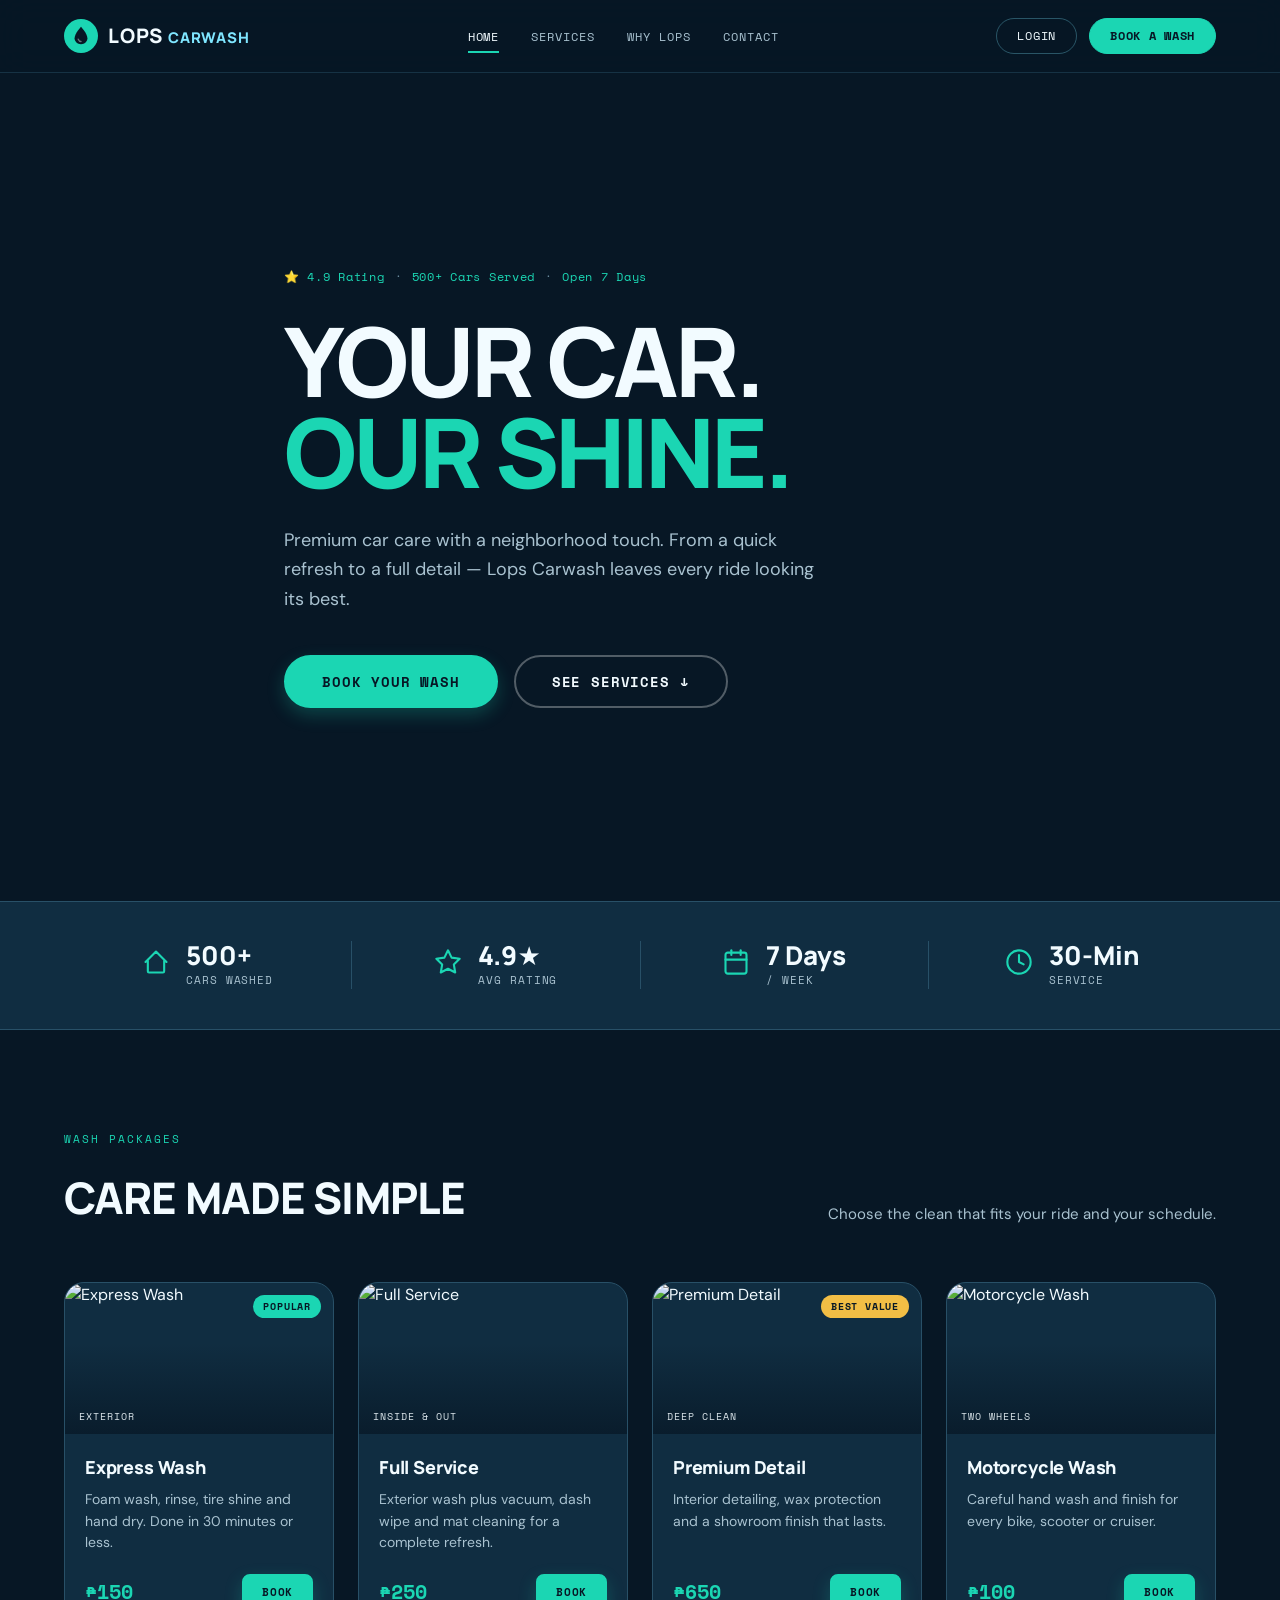
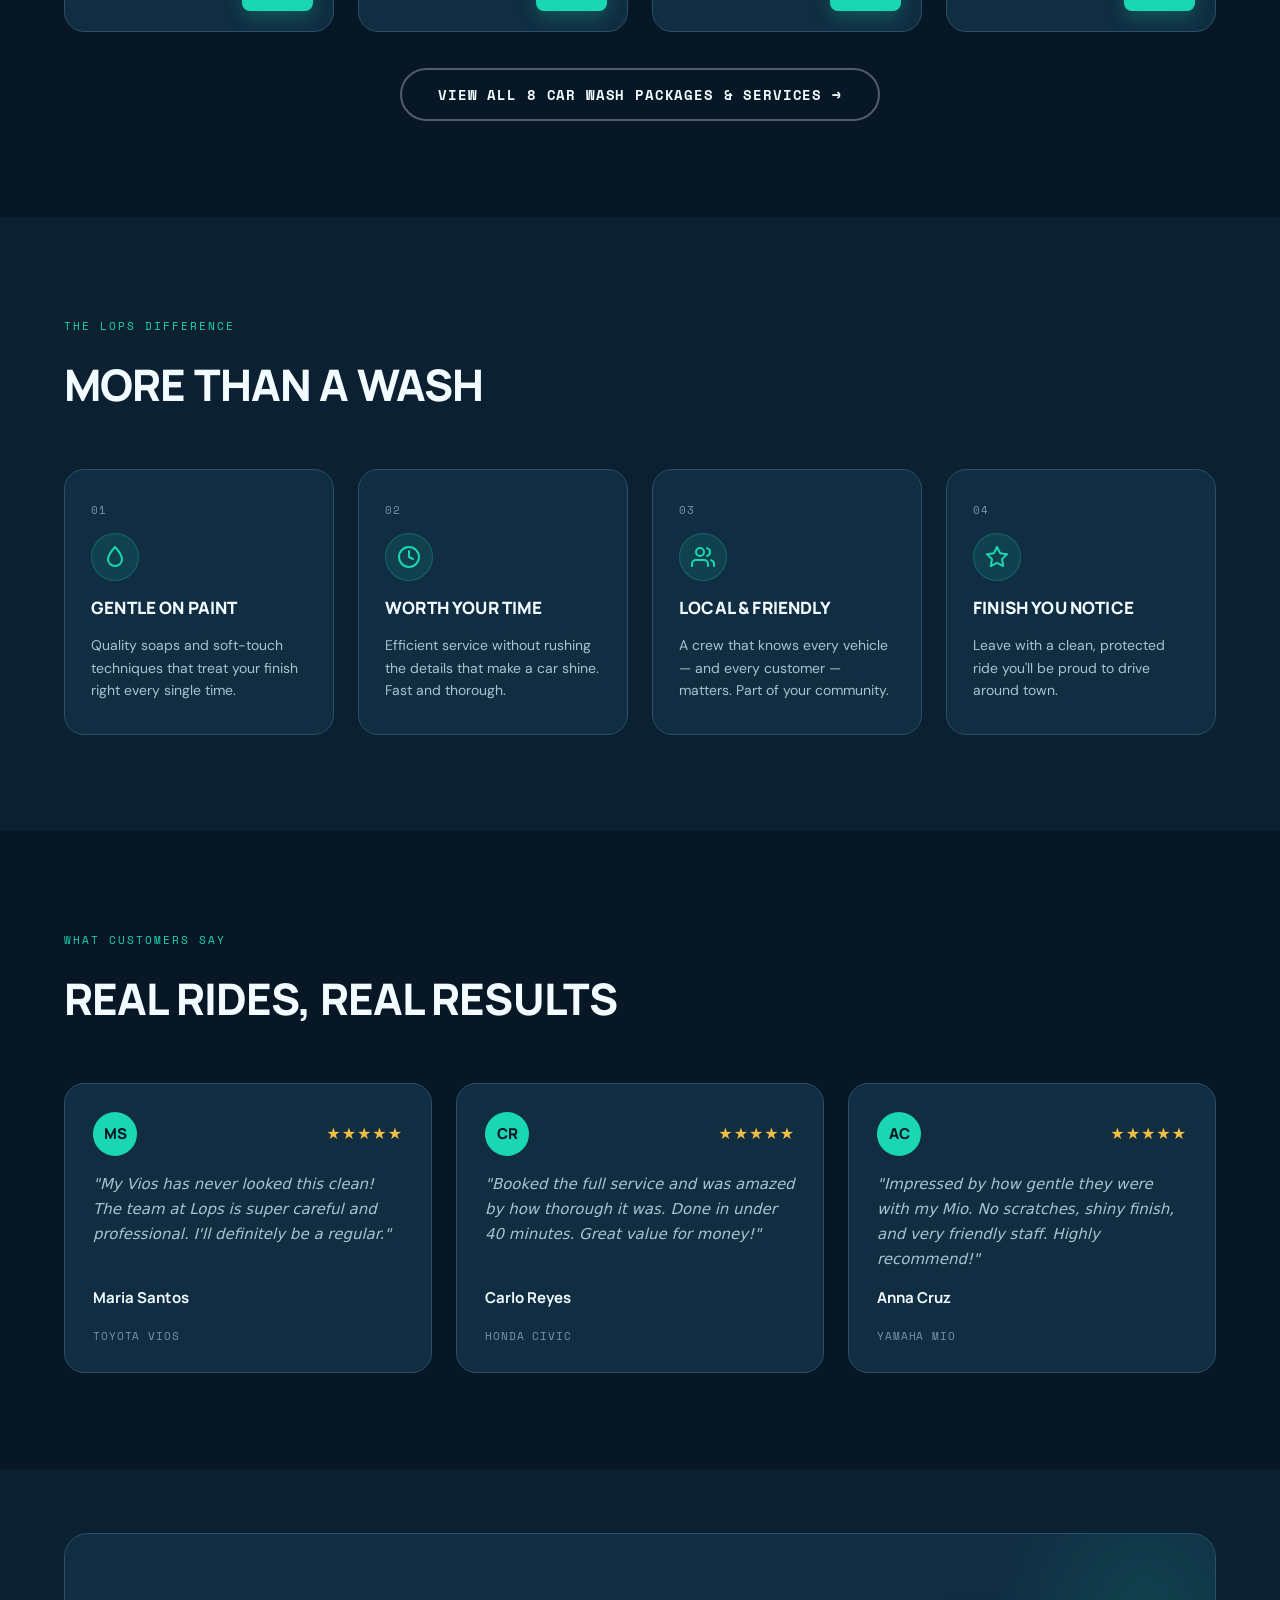
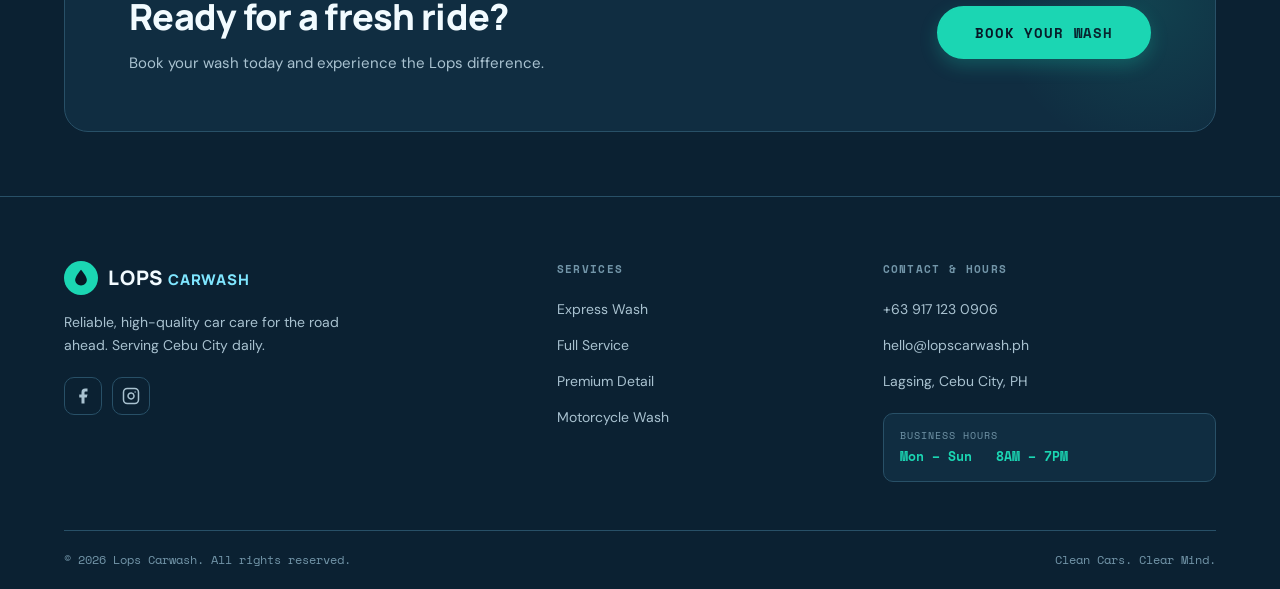
==== commit bda48b40: "feat: add official carwash packages to catalog, shop list, and cart booking with query auto-add" ====
--- a/frontend/index.html
+++ b/frontend/index.html
@@ -33,7 +33,7 @@
 
       <div class="header-actions">
         <a href="/login" class="btn-ghost-pill">Login</a>
-        <a href="/register" class="btn-primary-pill">Book a wash</a>
+        <a href="/shop" class="btn-primary-pill">Book a wash</a>
         <button class="hamburger" id="menuToggle" aria-label="Open menu" aria-expanded="false" aria-controls="mainNav">
           <span></span><span></span><span></span>
         </button>
@@ -55,7 +55,7 @@
       <h1 class="hero-headline">YOUR CAR.<br><span>OUR SHINE.</span></h1>
       <p class="hero-sub">Premium car care with a neighborhood touch. From a quick refresh to a full detail — Lops Carwash leaves every ride looking its best.</p>
       <div class="hero-cta-row">
-        <a href="/register" class="btn btn-primary btn-lg">Book your wash</a>
+        <a href="/shop" class="btn btn-primary btn-lg">Book your wash</a>
         <a href="#services" class="btn btn-outline btn-lg">See services ↓</a>
       </div>
     </div>
@@ -150,7 +150,7 @@
             <p>Foam wash, rinse, tire shine and hand dry. Done in 30 minutes or less.</p>
             <div class="service-row">
               <span class="service-price">₱150</span>
-              <a href="/register" class="btn btn-primary btn-sm">Book</a>
+              <a href="/shop?service=LCS-001&scroll=cart" class="btn btn-primary btn-sm">Book</a>
             </div>
           </div>
         </article>
@@ -166,7 +166,7 @@
             <p>Exterior wash plus vacuum, dash wipe and mat cleaning for a complete refresh.</p>
             <div class="service-row">
               <span class="service-price">₱250</span>
-              <a href="/register" class="btn btn-primary btn-sm">Book</a>
+              <a href="/shop?service=LCS-002&scroll=cart" class="btn btn-primary btn-sm">Book</a>
             </div>
           </div>
         </article>
@@ -183,7 +183,7 @@
             <p>Interior detailing, wax protection and a showroom finish that lasts.</p>
             <div class="service-row">
               <span class="service-price">₱650</span>
-              <a href="/register" class="btn btn-primary btn-sm">Book</a>
+              <a href="/shop?service=LCS-003&scroll=cart" class="btn btn-primary btn-sm">Book</a>
             </div>
           </div>
         </article>
@@ -199,11 +199,15 @@
             <p>Careful hand wash and finish for every bike, scooter or cruiser.</p>
             <div class="service-row">
               <span class="service-price">₱100</span>
-              <a href="/register" class="btn btn-primary btn-sm">Book</a>
+              <a href="/shop?service=LCS-004&scroll=cart" class="btn btn-primary btn-sm">Book</a>
             </div>
           </div>
         </article>
 
+      </div>
+
+      <div style="text-align:center; margin-top:36px;">
+        <a href="/shop" class="btn btn-outline btn-lg">View All 8 Car Wash Packages &amp; Services →</a>
       </div>
     </div>
   </section>
@@ -326,7 +330,7 @@
           <h2>Ready for a fresh ride?</h2>
           <p>Book your wash today and experience the Lops difference.</p>
         </div>
-        <a href="/register" class="btn btn-primary btn-lg">Book your wash</a>
+        <a href="/shop" class="btn btn-primary btn-lg">Book your wash</a>
       </div>
     </div>
   </section>
